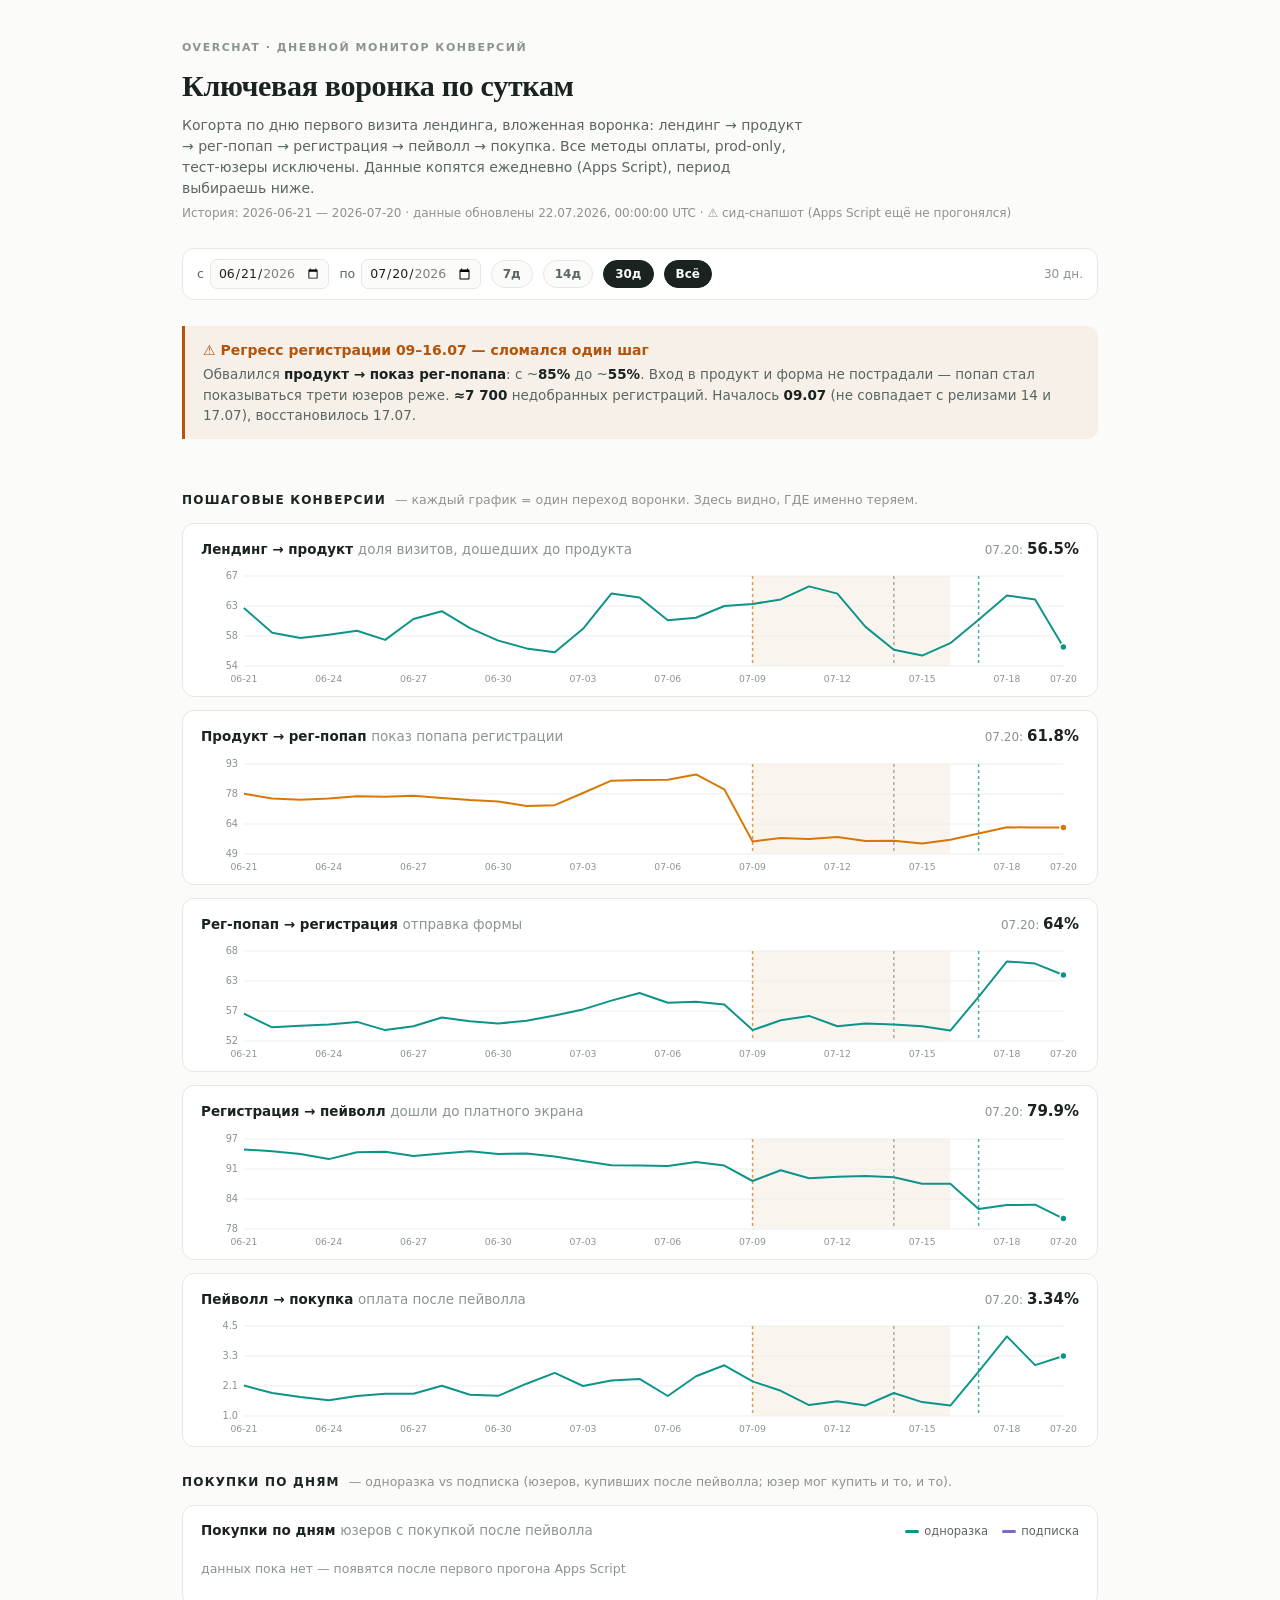
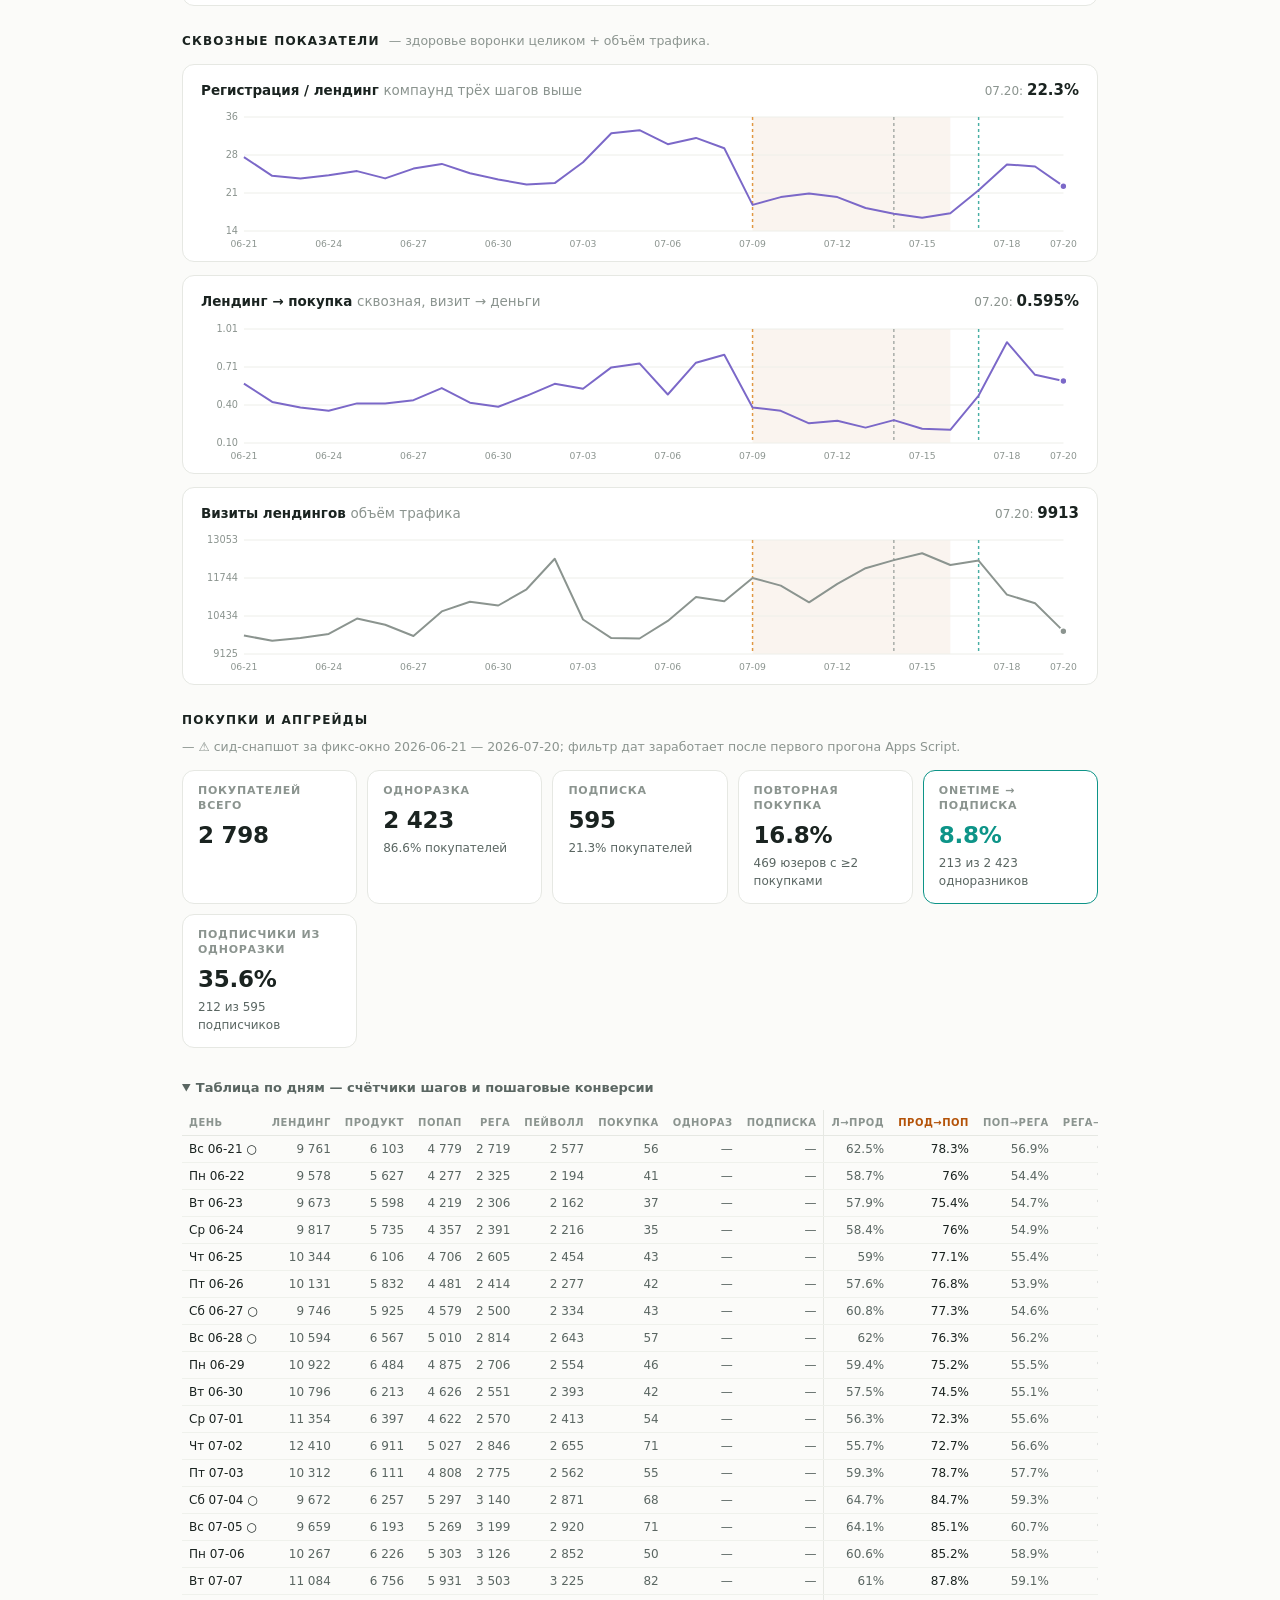
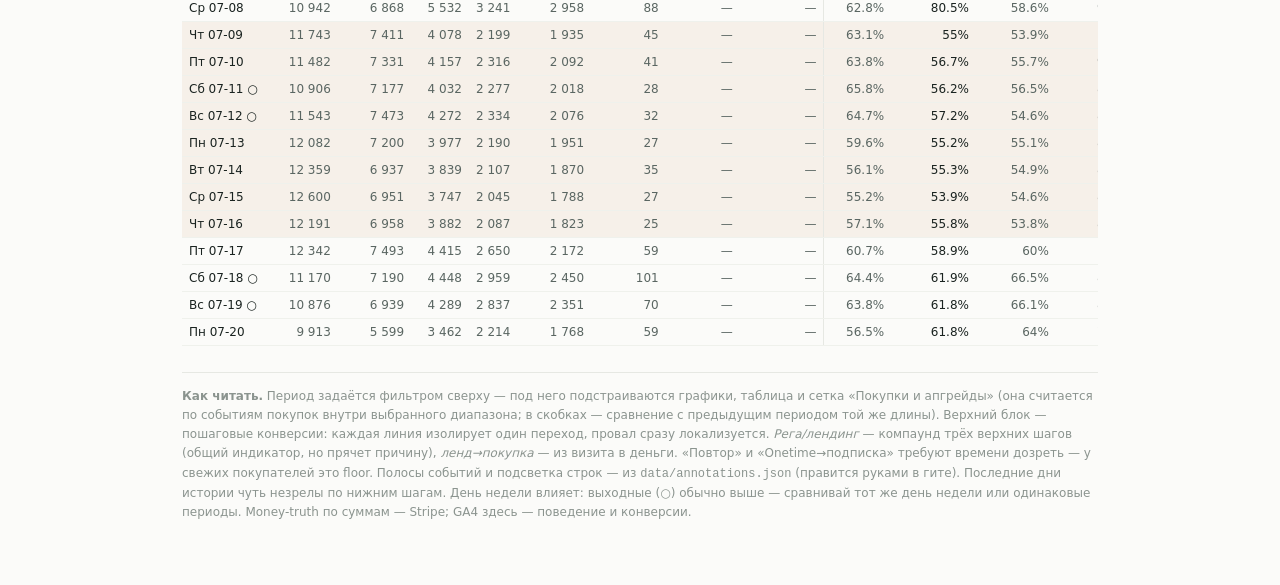
==== dashboard/index.html @ 496b56c1 "Add auto-updating daily funnel dashboard (Apps Script + BigQuery + GitHub Pages) - dashboard/index.h" ====
<!doctype html>
<html lang="ru">
<head>
<meta charset="utf-8">
<meta name="viewport" content="width=device-width, initial-scale=1">
<title>Overchat · Дневной монитор воронки</title>
<style>
  :root{
    --surface:#FBFBF9; --card:#FFFFFF; --border:#E6E8E3; --border-soft:#EFF1EC; --grid:#EDEEE9;
    --ink:#1A2320; --ink-2:#5A6662; --ink-3:#8B948F;
    --teal:#0D9488; --violet:#7B68C8; --amber:#B45309; --amber-line:#D97706;
    --band:#B4530910; --good:#15803D;
  }
  @media (prefers-color-scheme:dark){:root{
    --surface:#14181B; --card:#1C2126; --border:#2A3138; --border-soft:#232A30; --grid:#262D33;
    --ink:#E8ECEA; --ink-2:#96A19C; --ink-3:#6A756F;
    --teal:#10A395; --violet:#8F7BDF; --amber:#E8A33D; --amber-line:#E8A33D;
    --band:#E8A33D14; --good:#4ADE80;
  }}
  *{box-sizing:border-box}
  body{margin:0; background:var(--surface); color:var(--ink);
    font:14px/1.5 system-ui,-apple-system,"Segoe UI",Roboto,sans-serif; -webkit-font-smoothing:antialiased}
  .wrap{max-width:960px; margin:0 auto; padding:40px 22px 64px; display:flex; flex-direction:column; gap:26px}
  .eyebrow{font-size:11px; letter-spacing:.14em; text-transform:uppercase; color:var(--ink-3); font-weight:600}
  h1{font-family:ui-serif,Georgia,serif; font-weight:600; font-size:30px; margin:6px 0 0; letter-spacing:-.01em}
  .sub{color:var(--ink-2); margin-top:7px; max-width:70ch}
  .stamp{font-size:12px; color:var(--ink-3); margin-top:5px}
  .num{font-variant-numeric:tabular-nums}
  .controls{display:flex; gap:10px; align-items:center; flex-wrap:wrap; background:var(--card);
    border:1px solid var(--border); border-radius:12px; padding:10px 14px; position:sticky; top:8px; z-index:5}
  .controls label{font-size:12.5px; color:var(--ink-2); display:flex; gap:6px; align-items:center}
  .controls input[type=date]{font:inherit; font-size:12.5px; color:var(--ink); background:var(--surface);
    border:1px solid var(--border); border-radius:7px; padding:4px 7px}
  .chip{font:inherit; font-size:12px; font-weight:600; color:var(--ink-2); background:var(--surface);
    border:1px solid var(--border); border-radius:99px; padding:4px 11px; cursor:pointer}
  .chip:hover{color:var(--ink)}
  .chip.on{color:var(--surface); background:var(--ink); border-color:var(--ink)}
  .controls .days{margin-left:auto; font-size:12px; color:var(--ink-3)}
  .alert{border-left:3px solid var(--amber); background:var(--band); border-radius:0 10px 10px 0; padding:14px 18px}
  .alert h3{margin:0 0 3px; font-size:14px; color:var(--amber)}
  .alert p{margin:0; font-size:13.5px; color:var(--ink-2)}
  .alert b{color:var(--ink)}
  .err{border-left:3px solid var(--amber); background:var(--band); border-radius:0 10px 10px 0; padding:14px 18px; font-size:13.5px; color:var(--ink-2)}
  .block{display:flex; flex-direction:column; gap:13px}
  .sec{display:flex; gap:9px; align-items:baseline; flex-wrap:wrap}
  .sec b{font-size:12px; letter-spacing:.1em; text-transform:uppercase; color:var(--ink); font-weight:700}
  .sec span{font-size:12.5px; color:var(--ink-3)}
  .card{background:var(--card); border:1px solid var(--border); border-radius:12px; padding:14px 18px 8px}
  .chead{display:flex; justify-content:space-between; align-items:baseline; margin-bottom:2px; gap:10px; flex-wrap:wrap}
  .chead .t{font-size:13.5px; font-weight:650}
  .chead .t .step{color:var(--ink-3); font-weight:500}
  .chead .now{font-size:12px; color:var(--ink-3); white-space:nowrap}
  .chead .now b{color:var(--ink); font-size:15px}
  .legend{display:flex; gap:14px; font-size:11.5px; color:var(--ink-2)}
  .legend i{display:inline-block; width:14px; height:3px; border-radius:2px; vertical-align:middle; margin-right:5px}
  svg{display:block; width:100%; overflow:visible}
  .stats{display:grid; grid-template-columns:repeat(auto-fit,minmax(150px,1fr)); gap:10px}
  .stat{background:var(--card); border:1px solid var(--border); border-radius:12px; padding:13px 15px}
  .stat .l{font-size:11px; text-transform:uppercase; letter-spacing:.07em; color:var(--ink-3); font-weight:600; line-height:1.35}
  .stat .v{font-size:23px; font-weight:650; margin-top:4px; letter-spacing:-.01em}
  .stat .s{font-size:12px; color:var(--ink-2); margin-top:2px}
  .stat .p{font-size:11.5px; color:var(--ink-3); margin-top:3px}
  .stat.hero{border-color:var(--teal)}
  .stat.hero .v{color:var(--teal)}
  table{width:100%; border-collapse:collapse; font-size:12px}
  th{font-size:10px; text-transform:uppercase; letter-spacing:.05em; color:var(--ink-3); text-align:right; font-weight:600; padding:5px 7px; border-bottom:1px solid var(--border); white-space:nowrap}
  th:first-child{text-align:left}
  td{padding:4px 7px; border-bottom:1px solid var(--border-soft); color:var(--ink-2); text-align:right; white-space:nowrap}
  td:first-child{text-align:left; color:var(--ink)}
  th.sep,td.sep{border-left:1px solid var(--border)}
  th.key{color:var(--amber)} td.key{color:var(--ink)}
  tr.dip td{background:var(--band)}
  .foot{font-size:12px; color:var(--ink-3); line-height:1.6; border-top:1px solid var(--border); padding-top:14px}
  .tip{position:fixed; z-index:9; pointer-events:none; background:var(--ink); color:var(--surface);
       font-size:12px; padding:7px 9px; border-radius:7px; opacity:0; transition:opacity .1s; white-space:nowrap; line-height:1.55}
  details{font-size:13px} summary{cursor:pointer; color:var(--ink-2); font-weight:600; padding:4px 0}
</style>
</head>
<body>
<div class="wrap" id="app">
  <header>
    <div class="eyebrow">Overchat · Дневной монитор конверсий</div>
    <h1>Ключевая воронка по суткам</h1>
    <div class="sub">Когорта по дню первого визита лендинга, вложенная воронка: лендинг → продукт → рег-попап → регистрация → пейволл → покупка. Все методы оплаты, prod-only, тест-юзеры исключены. Данные копятся ежедневно (Apps Script), период выбираешь ниже.</div>
    <div class="stamp" id="stamp">загрузка данных…</div>
  </header>

  <div class="controls" id="controls" hidden>
    <label>с <input type="date" id="f_from"></label>
    <label>по <input type="date" id="f_to"></label>
    <button class="chip" data-days="7">7д</button>
    <button class="chip" data-days="14">14д</button>
    <button class="chip" data-days="30">30д</button>
    <button class="chip" data-days="0">Всё</button>
    <span class="days" id="f_info"></span>
  </div>

  <div id="banner"></div>
  <div id="error"></div>

  <section class="block" id="blk_steps" hidden>
    <div class="sec"><b>Пошаговые конверсии</b><span>— каждый график = один переход воронки. Здесь видно, ГДЕ именно теряем.</span></div>
    <div class="card" id="s_lp"></div>
    <div class="card" id="s_pp"></div>
    <div class="card" id="s_pr"></div>
    <div class="card" id="s_rp"></div>
    <div class="card" id="s_pb"></div>
  </section>

  <section class="block" id="blk_split" hidden>
    <div class="sec"><b>Покупки по дням</b><span>— одноразка vs подписка (юзеров, купивших после пейволла; юзер мог купить и то, и то).</span></div>
    <div class="card" id="c_split"></div>
  </section>

  <section class="block" id="blk_thru" hidden>
    <div class="sec"><b>Сквозные показатели</b><span>— здоровье воронки целиком + объём трафика.</span></div>
    <div class="card" id="c_reg"></div>
    <div class="card" id="c_buy"></div>
    <div class="card" id="c_vol"></div>
  </section>

  <section class="block" id="blk_purch" hidden>
    <div class="sec"><b>Покупки и апгрейды</b><span id="purch_win"></span></div>
    <div class="stats" id="stats"></div>
  </section>

  <details open id="blk_tbl" hidden>
    <summary>Таблица по дням — счётчики шагов и пошаговые конверсии</summary>
    <div style="overflow-x:auto; margin-top:8px">
      <table id="tbl"><thead><tr>
        <th>День</th><th>Лендинг</th><th>Продукт</th><th>Попап</th><th>Рега</th><th>Пейволл</th><th>Покупка</th>
        <th>Однораз</th><th>Подписка</th>
        <th class="sep">Л→Прод</th><th class="key">Прод→Поп</th><th>Поп→Рега</th><th>Рега→Пейв</th><th>Пейв→Куп</th>
      </tr></thead><tbody></tbody></table>
    </div>
  </details>

  <div class="foot" id="foot" hidden>
    <b>Как читать.</b> Период задаётся фильтром сверху — под него подстраиваются графики, таблица и сетка «Покупки и апгрейды»
    (она считается по событиям покупок внутри выбранного диапазона; в скобках — сравнение с предыдущим периодом той же длины).
    Верхний блок — пошаговые конверсии: каждая линия изолирует один переход, провал сразу локализуется.
    <i>Рега/лендинг</i> — компаунд трёх верхних шагов (общий индикатор, но прячет причину), <i>ленд→покупка</i> — из визита в деньги.
    «Повтор» и «Onetime→подписка» требуют времени дозреть — у свежих покупателей это floor.
    Полосы событий и подсветка строк — из <code>data/annotations.json</code> (правится руками в гите).
    Последние дни истории чуть незрелы по нижним шагам. День недели влияет: выходные (○) обычно выше —
    сравнивай тот же день недели или одинаковые периоды. Money-truth по суммам — Stripe; GA4 здесь — поведение и конверсии.
  </div>
</div>
<div class="tip" id="tip"></div>

<script>
"use strict";
const $=id=>document.getElementById(id);
const fmt=n=>n==null?"—":n.toLocaleString("ru-RU");
const pct=(a,b,dec)=> (b>0&&a!=null)?+(a/b*100).toFixed(dec):null;
const dnames=["Пн","Вт","Ср","Чт","Пт","Сб","Вс"];
const dow=s=>{const [y,m,dd]=s.split("-").map(Number); return (new Date(Date.UTC(y,m-1,dd)).getUTCDay()+6)%7;};
const isoToTs=s=>Date.parse(s+"T00:00:00Z")/1000;
const COLORS={amber:"var(--amber-line)", teal:"var(--teal)", gray:"var(--ink-3)", violet:"var(--violet)"};
let FULL=[], VIEW=[], USERS=null, SEED_TOTALS=null, ANN={}, EVENTS=[], BANDS=[], idx={}, GEN="";

function derive(r){
  r.landProd=pct(r.prod,r.land,1); r.prodPop=pct(r.pop,r.prod,1); r.popReg=pct(r.reg,r.pop,1);
  r.regPay=pct(r.pay,r.reg,1);     r.payBuy=pct(r.buy,r.pay,2);
  r.regPct=pct(r.reg,r.land,1);    r.landBuy=pct(r.buy,r.land,3);
  return r;
}

async function loadJSON(p){
  const r=await fetch(p,{cache:"no-store"});
  if(!r.ok) throw new Error(p+" → HTTP "+r.status);
  return r.json();
}

function chartMulti(el, series, dec, H){
  const W=900,pl=44,pr=16,pt=14,pb=22, iw=W-pl-pr, ih=H-pt-pb;
  const vals=series.flatMap(s=>VIEW.map(r=>r[s.key])).filter(v=>v!=null);
  if(!vals.length){ el.innerHTML='<div style="color:var(--ink-3);font-size:12.5px;padding:18px 0">данных пока нет — появятся после первого прогона Apps Script</div>'; return; }
  let mn=Math.min(...vals), mx=Math.max(...vals); const pad=(mx-mn)*0.15||1; mn-=pad; mx+=pad;
  if(!series.some(s=>s.key==="land")) mn=Math.max(0,mn);
  const n=VIEW.length, X=i=> n>1 ? pl+i/(n-1)*iw : pl+iw/2;
  const Y=v=>pt+ih-(v-mn)/(mx-mn)*ih;
  let g="";
  BANDS.forEach(b=>{ const i1=idx[b.from], i2=idx[b.to];
    if(i1==null&&i2==null) return;
    const x1=X(i1??0), x2=X(i2??n-1);
    g+=`<rect x="${x1}" y="${pt}" width="${x2-x1}" height="${ih}" fill="var(--band)"/>`;});
  for(let k=0;k<=3;k++){const gv=mn+(mx-mn)*k/3, yy=Y(gv);
    g+=`<line x1="${pl}" y1="${yy}" x2="${W-pr}" y2="${yy}" stroke="var(--grid)" stroke-width="1"/>`+
       `<text x="${pl-6}" y="${yy+3.5}" text-anchor="end" font-size="10" fill="var(--ink-3)" class="num">${gv.toFixed(dec)}</text>`;}
  EVENTS.forEach(e=>{ if(idx[e.d]==null) return; const ex=X(idx[e.d]);
    g+=`<line x1="${ex}" y1="${pt}" x2="${ex}" y2="${pt+ih}" stroke="${COLORS[e.color]||e.color}" stroke-width="1.5" stroke-dasharray="3 3" opacity="0.75"/>`;});
  const lblStep=Math.max(1,Math.ceil(n/11));
  VIEW.forEach((r,i)=>{ if(i%lblStep===0||i===n-1){
    g+=`<text x="${X(i)}" y="${H-6}" text-anchor="middle" font-size="9.5" fill="var(--ink-3)" class="num">${r.d.slice(5)}</text>`;}});
  series.forEach(s=>{
    let d="",pen=false;
    VIEW.forEach((r,i)=>{ const v=r[s.key];
      if(v==null){pen=false;return;}
      d+=(pen?"L":"M")+X(i).toFixed(1)+" "+Y(v).toFixed(1)+" "; pen=true;});
    g+=`<path d="${d}" fill="none" stroke="${s.color}" stroke-width="2" stroke-linejoin="round"/>`;
    for(let i=n-1;i>=0;i--){ const v=VIEW[i][s.key];
      if(v!=null){ g+=`<circle cx="${X(i)}" cy="${Y(v)}" r="3.5" fill="${s.color}" stroke="var(--card)" stroke-width="1.5"/>`; break; } }
  });
  const cw=n>1?iw/(n-1):iw;
  VIEW.forEach((r,i)=>{g+=`<rect x="${X(i)-cw/2}" y="${pt}" width="${cw}" height="${ih}" fill="transparent" data-i="${i}" class="hit"/>`;});
  el.innerHTML=`<svg viewBox="0 0 ${W} ${H}" preserveAspectRatio="none" style="height:${H}px">${g}</svg>`;
}

function card(id,title,step,series,unit,dec,H){
  const el=$(id); const last=VIEW[VIEW.length-1];
  const nowVal=last?last[series[0].key]:null;
  const sub=step?` <span class="step">${step}</span>`:"";
  const legend=series.length>1
    ? `<span class="legend">${series.map(s=>`<span><i style="background:${s.color}"></i>${s.name}</span>`).join("")}</span>`
    : `<span class="now">${last?last.d.slice(5).replace("-","."):""}: <b class="num">${nowVal==null?"—":nowVal+unit}</b></span>`;
  el.innerHTML=`<div class="chead"><span class="t">${title}${sub}</span>${legend}</div><div class="cv"></div>`;
  chartMulti(el.querySelector(".cv"),series,dec,H);
}

// --- покупки/апгрейды по событиям юзеров внутри диапазона ---
function purchStats(fromTs,toTs){
  const t={any:0,ot:0,sub:0,both:0,rep:0,repOt:0,upg:0,subPrior:0};
  USERS.forEach(u=>{
    const o=(u.o||[]).filter(x=>x>=fromTs&&x<toTs), s=(u.s||[]).filter(x=>x>=fromTs&&x<toTs);
    const n=o.length+s.length; if(!n) return;
    t.any++; if(o.length)t.ot++; if(s.length)t.sub++; if(o.length&&s.length)t.both++;
    if(n>=2)t.rep++; if(o.length>=2)t.repOt++;
    if(o.length&&s.length&&s[s.length-1]>o[0])t.upg++;
    if(o.length&&s.length&&o[0]<s[0])t.subPrior++;
  });
  return t;
}
function renderPurch(fromIso,toIso){
  const box=$("stats");
  const stat=(l,v,s,p,hero)=>`<div class="stat${hero?" hero":""}"><div class="l">${l}</div><div class="v num">${v}</div><div class="s">${s||""}</div>${p?`<div class="p num">${p}</div>`:""}</div>`;
  if(!USERS || !USERS.length){
    if(SEED_TOTALS){
      const t=SEED_TOTALS.totals, w=SEED_TOTALS.window;
      $("purch_win").textContent=`— ⚠️ сид-снапшот за фикс-окно ${w.from} — ${w.to}; фильтр дат заработает после первого прогона Apps Script.`;
      box.innerHTML=
        stat("Покупателей всего",fmt(t.any_buyers),"")+
        stat("Одноразка",fmt(t.onetime_buyers),pct(t.onetime_buyers,t.any_buyers,1)+"% покупателей")+
        stat("Подписка",fmt(t.sub_buyers),pct(t.sub_buyers,t.any_buyers,1)+"% покупателей")+
        stat("Повторная покупка",pct(t.repeat_any,t.any_buyers,1)+"%",fmt(t.repeat_any)+" юзеров с ≥2 покупками")+
        stat("Onetime → подписка",pct(t.onetime_then_sub,t.onetime_buyers,1)+"%",fmt(t.onetime_then_sub)+" из "+fmt(t.onetime_buyers)+" одноразников","",true)+
        stat("Подписчики из одноразки",pct(t.sub_had_prior_onetime,t.sub_buyers,1)+"%",fmt(t.sub_had_prior_onetime)+" из "+fmt(t.sub_buyers)+" подписчиков");
      return;
    }
    box.innerHTML=""; $("purch_win").textContent="— данных пока нет.";
    return;
  }
  const fromTs=isoToTs(fromIso), toTs=isoToTs(toIso)+86400;
  const len=toTs-fromTs;
  const cur=purchStats(fromTs,toTs), prev=purchStats(fromTs-len,fromTs);
  const dpp=(a,b,ac,bc)=>{ const x=pct(a,ac,1), y=pct(b,bc,1);
    if(x==null||y==null) return ""; const d=+(x-y).toFixed(1);
    return `пред.: ${y}% (${d>0?"+":""}${d} п.п.)`; };
  const dn=(a,b)=>{ if(b==null) return ""; const d=a-b; return `пред.: ${fmt(b)} (${d>0?"+":""}${fmt(d)})`; };
  $("purch_win").textContent=`— уровень юзера, ${fromIso} — ${toIso}, в скобках сравнение с предыдущим периодом той же длины. Повтор/апгрейд — floor (хвост не дозрел).`;
  box.innerHTML=
    stat("Покупателей всего",fmt(cur.any),"",dn(cur.any,prev.any))+
    stat("Одноразка",fmt(cur.ot),pct(cur.ot,cur.any,1)+"% покупателей",dn(cur.ot,prev.ot))+
    stat("Подписка",fmt(cur.sub),pct(cur.sub,cur.any,1)+"% покупателей",dn(cur.sub,prev.sub))+
    stat("Повторная покупка",(pct(cur.rep,cur.any,1)??"—")+"%",fmt(cur.rep)+" юзеров с ≥2 покупками",dpp(cur.rep,prev.rep,cur.any,prev.any))+
    stat("Onetime → подписка",(pct(cur.upg,cur.ot,1)??"—")+"%",fmt(cur.upg)+" из "+fmt(cur.ot)+" одноразников",dpp(cur.upg,prev.upg,cur.ot,prev.ot),true)+
    stat("Подписчики из одноразки",(pct(cur.subPrior,cur.sub,1)??"—")+"%",fmt(cur.subPrior)+" из "+fmt(cur.sub)+" подписчиков",dpp(cur.subPrior,prev.subPrior,cur.sub,prev.sub));
}

function renderAll(){
  const from=$("f_from").value, to=$("f_to").value;
  VIEW=FULL.filter(r=>r.d>=from&&r.d<=to);
  idx=Object.fromEntries(VIEW.map((r,i)=>[r.d,i]));
  EVENTS=(ANN.events||[]).filter(e=>idx[e.d]!=null);
  BANDS=(ANN.bands||[]).filter(b=>(b.from<=to&&b.to>=from));
  $("f_info").textContent=VIEW.length+" дн.";
  document.querySelectorAll(".chip").forEach(c=>{
    const d=+c.dataset.days;
    const want=d===0?FULL.length:d;
    c.classList.toggle("on", VIEW.length===want && to===FULL[FULL.length-1].d);
  });

  card("s_lp","Лендинг → продукт","доля визитов, дошедших до продукта",[{key:"landProd",color:"var(--teal)"}],"%",0,126);
  card("s_pp","Продукт → рег-попап","показ попапа регистрации",[{key:"prodPop",color:"var(--amber-line)"}],"%",0,126);
  card("s_pr","Рег-попап → регистрация","отправка формы",[{key:"popReg",color:"var(--teal)"}],"%",0,126);
  card("s_rp","Регистрация → пейволл","дошли до платного экрана",[{key:"regPay",color:"var(--teal)"}],"%",0,126);
  card("s_pb","Пейволл → покупка","оплата после пейволла",[{key:"payBuy",color:"var(--teal)"}],"%",1,126);
  card("c_split","Покупки по дням","юзеров с покупкой после пейволла",
       [{key:"buyOt",color:"var(--teal)",name:"одноразка"},{key:"buySub",color:"var(--violet)",name:"подписка"}],"",0,150);
  card("c_reg","Регистрация / лендинг","компаунд трёх шагов выше",[{key:"regPct",color:"var(--violet)"}],"%",0,150);
  card("c_buy","Лендинг → покупка","сквозная, визит → деньги",[{key:"landBuy",color:"var(--violet)"}],"%",2,150);
  card("c_vol","Визиты лендингов","объём трафика",[{key:"land",color:"var(--ink-3)"}],"",0,150);

  renderPurch(from,to);

  const tb=document.querySelector("#tbl tbody"); tb.innerHTML="";
  VIEW.forEach(r=>{
    const inBand=BANDS.some(b=>r.d>=b.from&&r.d<=b.to);
    const tr=document.createElement("tr"); if(inBand)tr.className="dip";
    const wknd=dow(r.d)>=5?" ○":"";
    tr.innerHTML=`<td>${dnames[dow(r.d)]} ${r.d.slice(5)}${wknd}</td>
      <td class="num">${fmt(r.land)}</td><td class="num">${fmt(r.prod)}</td><td class="num">${fmt(r.pop)}</td>
      <td class="num">${fmt(r.reg)}</td><td class="num">${fmt(r.pay)}</td><td class="num">${fmt(r.buy)}</td>
      <td class="num">${fmt(r.buyOt)}</td><td class="num">${fmt(r.buySub)}</td>
      <td class="num sep">${r.landProd}%</td><td class="num key">${r.prodPop}%</td><td class="num">${r.popReg}%</td>
      <td class="num">${r.regPay}%</td><td class="num">${r.payBuy}%</td>`;
    tb.appendChild(tr);
  });
}

function setRange(fromIso,toIso){ $("f_from").value=fromIso; $("f_to").value=toIso; renderAll(); }

document.addEventListener("mousemove",e=>{
  const tip=$("tip");
  const h=e.target.closest?.(".hit"); if(!h){tip.style.opacity=0;return;}
  const r=VIEW[+h.dataset.i]; if(!r){tip.style.opacity=0;return;}
  tip.style.opacity=1; tip.style.left=Math.min(e.clientX+13,innerWidth-240)+"px"; tip.style.top=(e.clientY+14)+"px";
  const ev=EVENTS.find(x=>x.d===r.d);
  tip.innerHTML=`<b>${dnames[dow(r.d)]} ${r.d.slice(5)}</b> · лендинг ${fmt(r.land)}${ev?` · <b>${ev.label}</b>`:""}<br>`+
    `л→прод <b>${r.landProd}%</b> · прод→поп <b>${r.prodPop}%</b> · поп→рега <b>${r.popReg}%</b><br>`+
    `рега→пейв <b>${r.regPay}%</b> · пейв→куп <b>${r.payBuy}%</b> · куп ${fmt(r.buy)} (${fmt(r.buyOt)}/${fmt(r.buySub)})<br>`+
    `<span style="opacity:.7">рега/ленд ${r.regPct}% · ленд→куп ${r.landBuy}%</span>`;
});

(async()=>{
  try{
    const [daily,purch,ann]=await Promise.all([
      loadJSON("data/funnel_daily.json"),
      loadJSON("data/purchases_events.json").catch(()=>loadJSON("data/purchases.json")), // legacy seed
      loadJSON("data/annotations.json").catch(()=>({}))
    ]);
    ANN=ann;
    FULL=daily.rows.map(r=>derive({
      d:r.landing_day, land:+r.landing, prod:+r.product, pop:+r.reg_popup,
      reg:+r.registration, pay:+r.paywall, buy:+r.purchase,
      buyOt:r.purchase_onetime==null?null:+r.purchase_onetime,
      buySub:r.purchase_sub==null?null:+r.purchase_sub
    }));
    if(purch.users&&purch.users.length) USERS=purch.users;
    else if(purch.totals) SEED_TOTALS=purch;               // legacy seed purchases.json
    else if(purch.seed_totals) SEED_TOTALS={totals:purch.seed_totals,window:purch.seed_window};

    const gen=new Date(daily.generated_at);
    $("stamp").textContent=`История: ${FULL[0].d} — ${FULL[FULL.length-1].d} · данные обновлены ${gen.toLocaleString("ru-RU",{timeZone:"UTC"})} UTC`+(daily.seed?" · ⚠️ сид-снапшот (Apps Script ещё не прогонялся)":"");
    if(ANN.banner) $("banner").innerHTML=`<div class="alert"><h3>${ANN.banner.title}</h3><p>${ANN.banner.html}</p></div>`;

    const lastD=FULL[FULL.length-1].d;
    const min=FULL[0].d;
    $("f_from").min=min; $("f_from").max=lastD; $("f_to").min=min; $("f_to").max=lastD;
    $("f_from").addEventListener("change",renderAll);
    $("f_to").addEventListener("change",renderAll);
    document.querySelectorAll(".chip").forEach(c=>c.addEventListener("click",()=>{
      const d=+c.dataset.days;
      if(d===0) setRange(min,lastD);
      else{ const i=Math.max(0,FULL.length-d); setRange(FULL[i].d,lastD); }
    }));
    ["controls","blk_steps","blk_split","blk_thru","blk_purch","blk_tbl","foot"].forEach(id=>$(id).hidden=false);
    const i30=Math.max(0,FULL.length-30);
    setRange(FULL[i30].d,lastD);
  }catch(err){
    $("stamp").textContent="";
    $("error").innerHTML=`<div class="err"><b>Не смог загрузить данные</b> (${err.message}).<br>
      Страницу надо открывать по HTTP (GitHub Pages или <code>python3 -m http.server</code> в папке dashboard/) —
      через file:// браузер блокирует fetch. Проверь, что файлы <code>data/*.json</code> лежат рядом.</div>`;
  }
})();
</script>
</body>
</html>
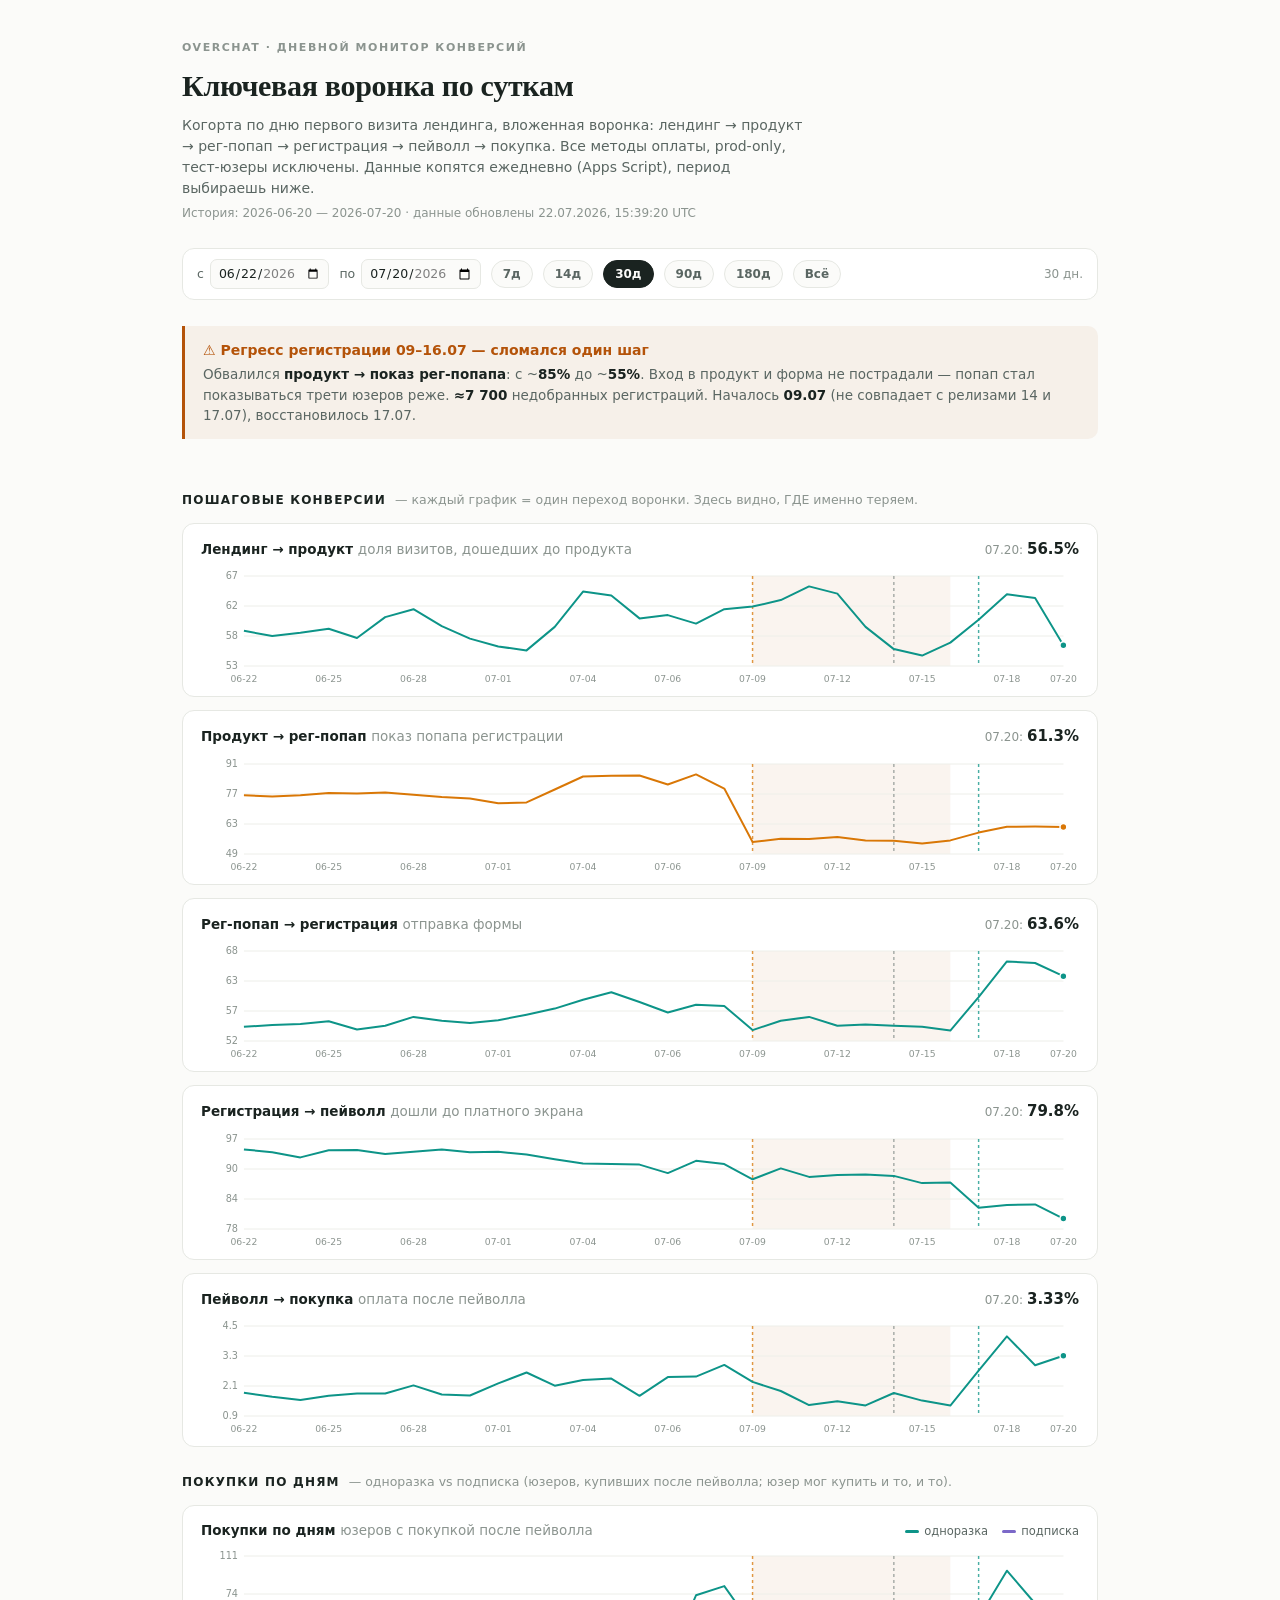
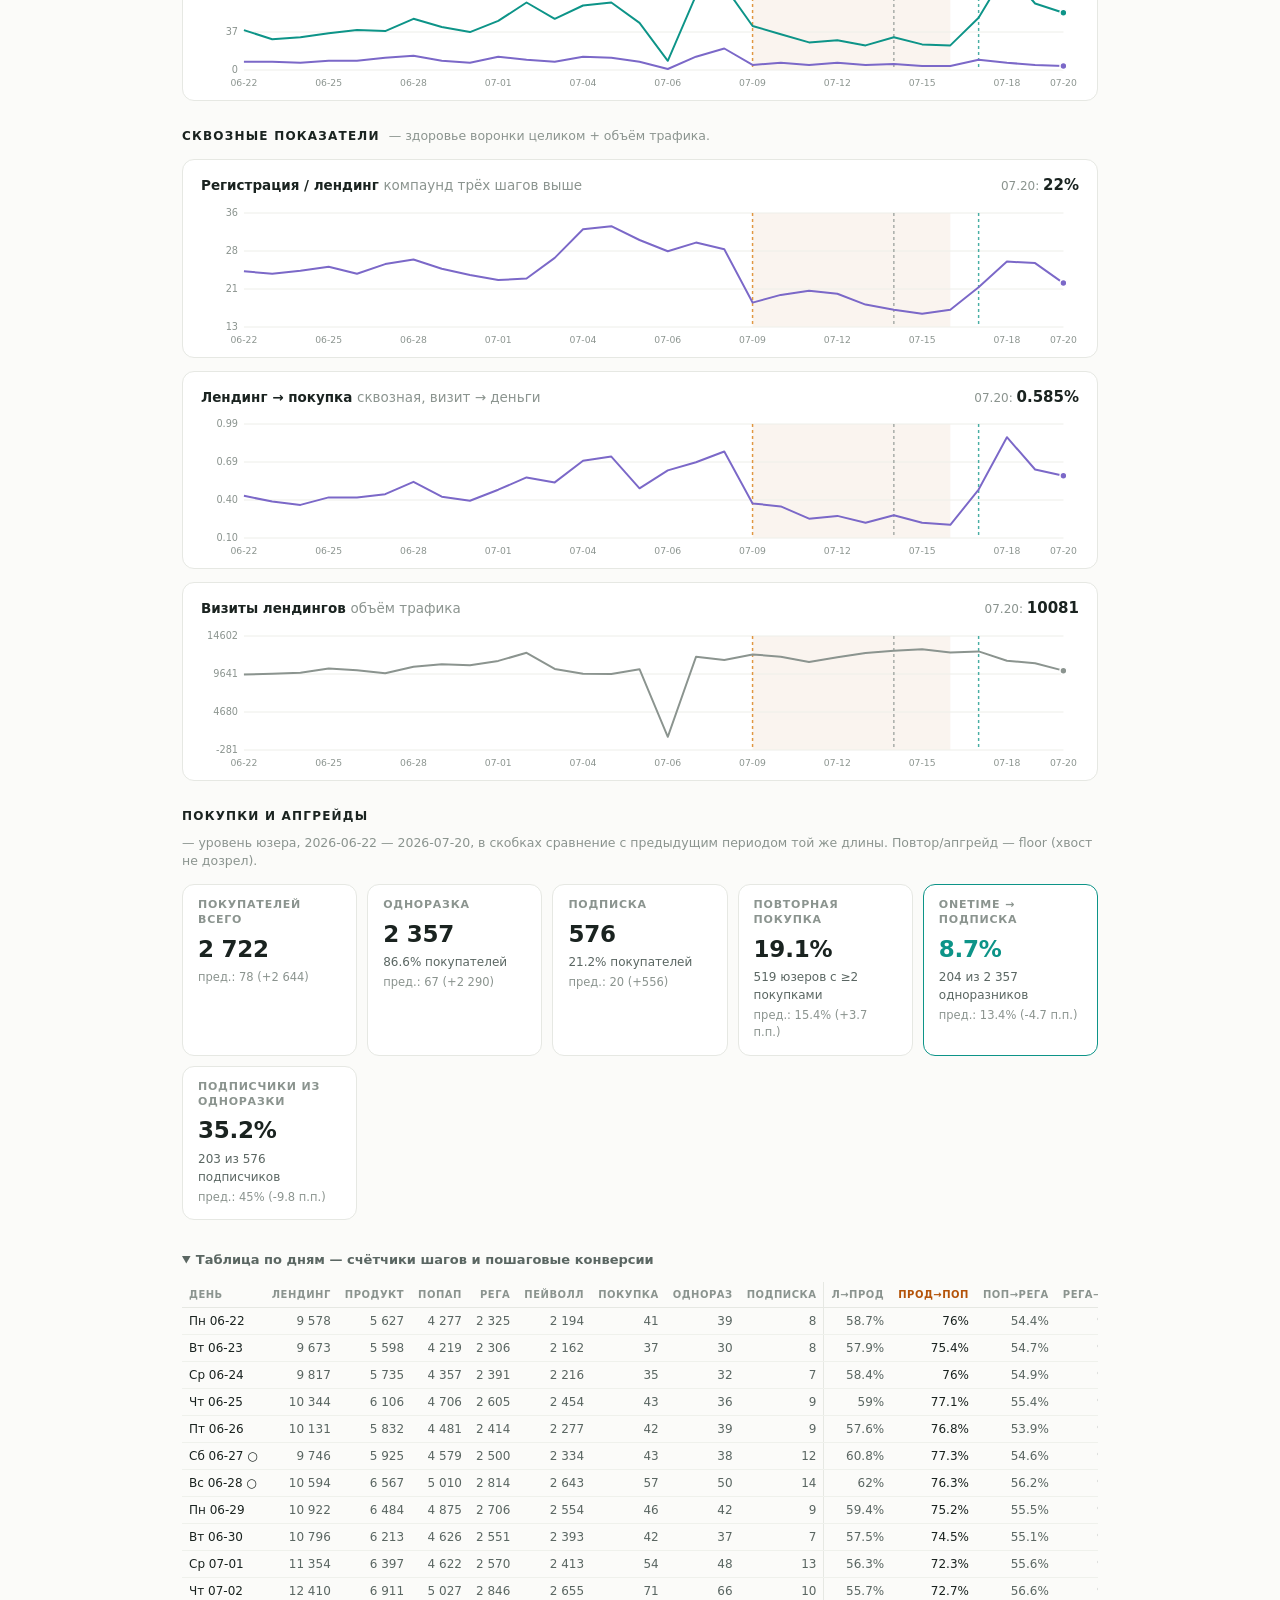
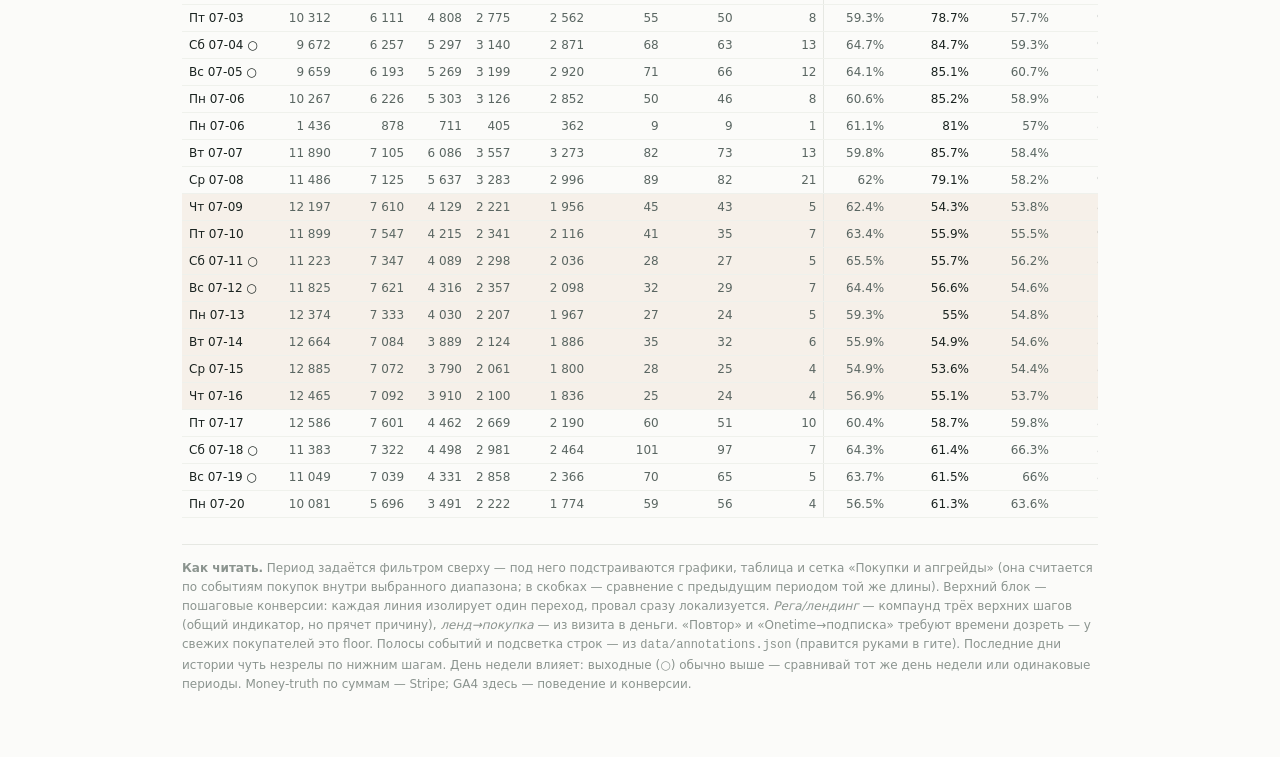
==== commit dab50e65: "dashboard: 6-month history backfill (chunked) + 90/180d presets Co-Authored-By: Claude <noreply@anth" ====
--- a/dashboard/index.html
+++ b/dashboard/index.html
@@ -91,6 +91,8 @@
     <button class="chip" data-days="7">7д</button>
     <button class="chip" data-days="14">14д</button>
     <button class="chip" data-days="30">30д</button>
+    <button class="chip" data-days="90">90д</button>
+    <button class="chip" data-days="180">180д</button>
     <button class="chip" data-days="0">Всё</button>
     <span class="days" id="f_info"></span>
   </div>
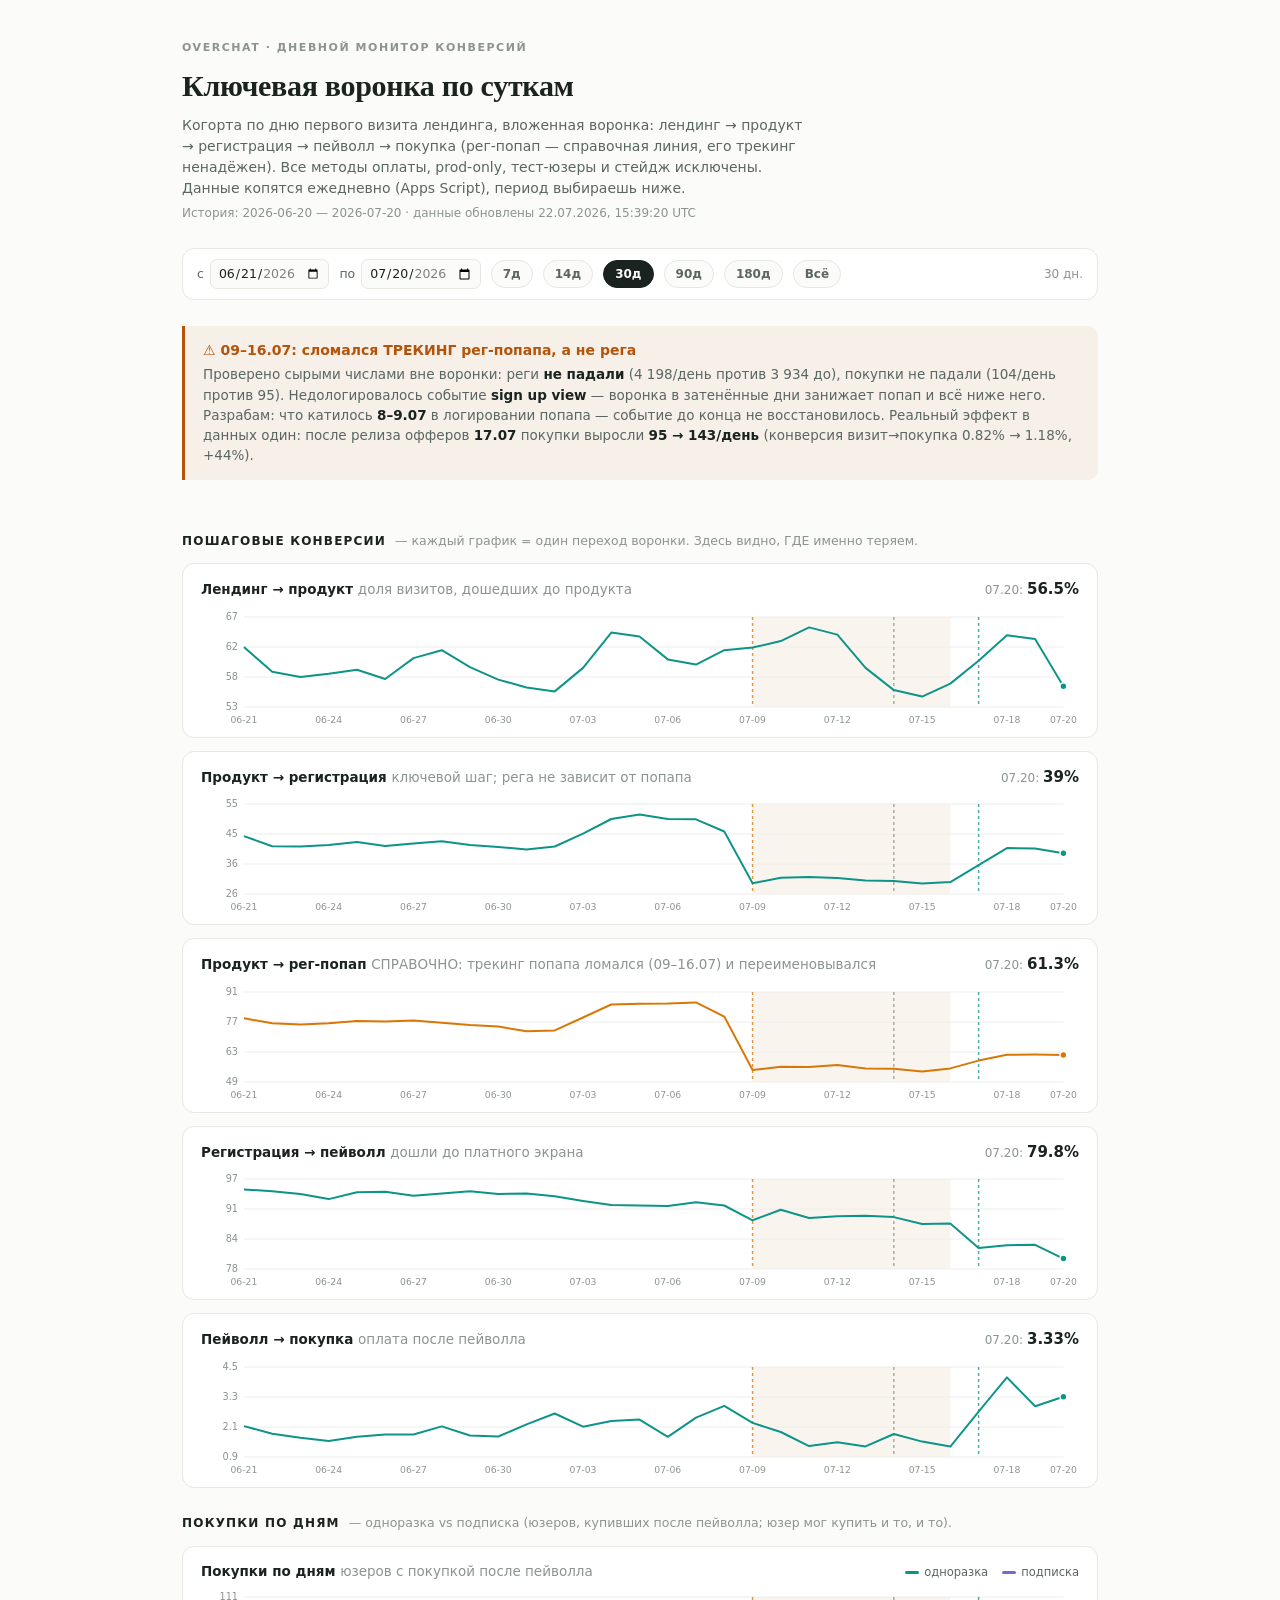
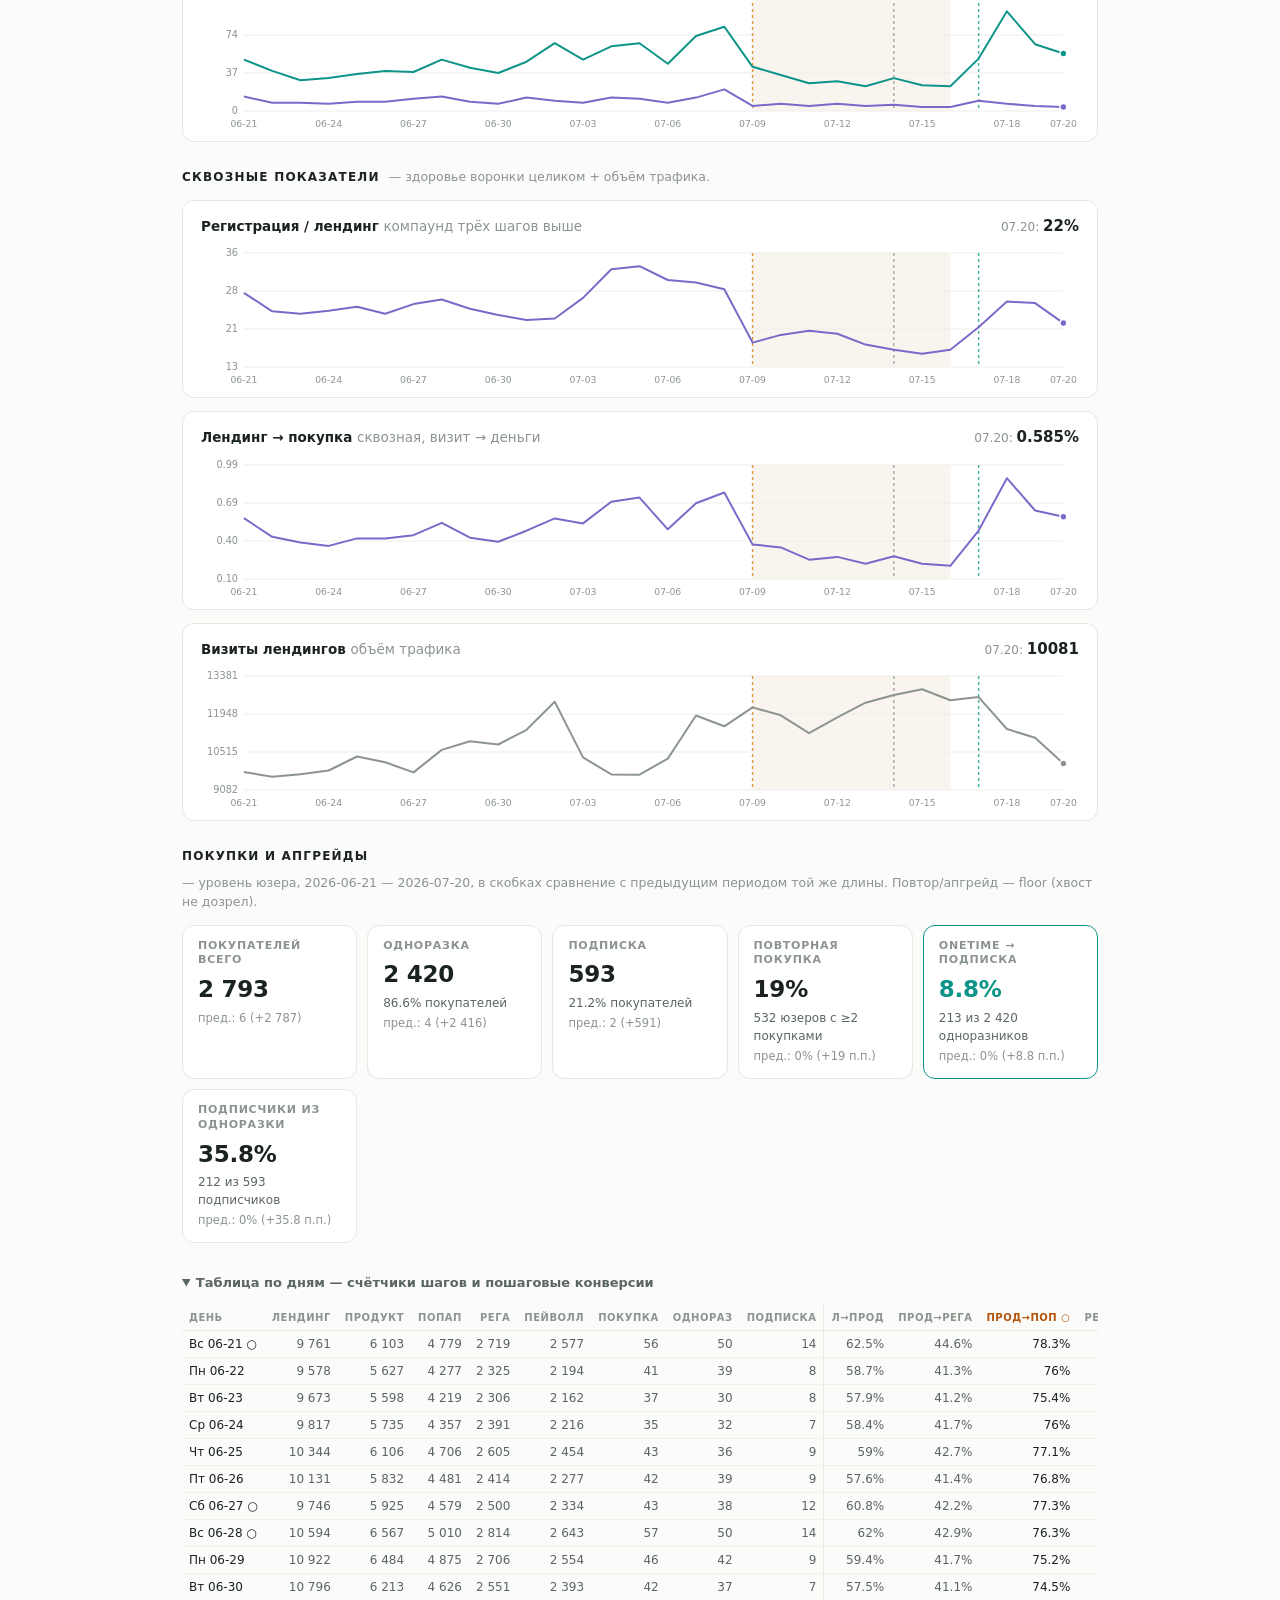
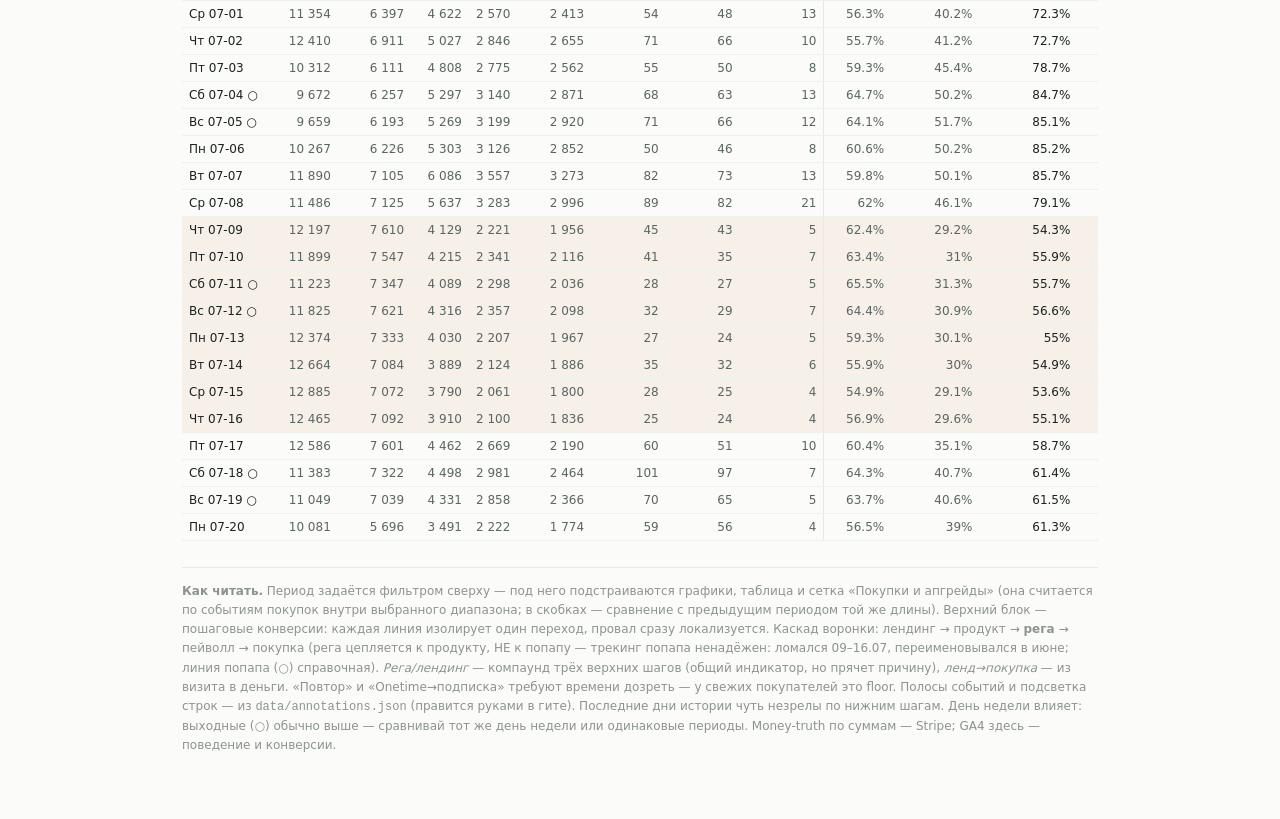
==== commit 5817950b: "dashboard: registration anchors to product (popup is reference-only), test_user param filter, widget" ====
--- a/dashboard/index.html
+++ b/dashboard/index.html
@@ -81,7 +81,7 @@
   <header>
     <div class="eyebrow">Overchat · Дневной монитор конверсий</div>
     <h1>Ключевая воронка по суткам</h1>
-    <div class="sub">Когорта по дню первого визита лендинга, вложенная воронка: лендинг → продукт → рег-попап → регистрация → пейволл → покупка. Все методы оплаты, prod-only, тест-юзеры исключены. Данные копятся ежедневно (Apps Script), период выбираешь ниже.</div>
+    <div class="sub">Когорта по дню первого визита лендинга, вложенная воронка: лендинг → продукт → регистрация → пейволл → покупка (рег-попап — справочная линия, его трекинг ненадёжен). Все методы оплаты, prod-only, тест-юзеры и стейдж исключены. Данные копятся ежедневно (Apps Script), период выбираешь ниже.</div>
     <div class="stamp" id="stamp">загрузка данных…</div>
   </header>
 
@@ -132,7 +132,7 @@
       <table id="tbl"><thead><tr>
         <th>День</th><th>Лендинг</th><th>Продукт</th><th>Попап</th><th>Рега</th><th>Пейволл</th><th>Покупка</th>
         <th>Однораз</th><th>Подписка</th>
-        <th class="sep">Л→Прод</th><th class="key">Прод→Поп</th><th>Поп→Рега</th><th>Рега→Пейв</th><th>Пейв→Куп</th>
+        <th class="sep">Л→Прод</th><th>Прод→Рега</th><th class="key">Прод→Поп&nbsp;○</th><th>Рега→Пейв</th><th>Пейв→Куп</th>
       </tr></thead><tbody></tbody></table>
     </div>
   </details>
@@ -141,6 +141,8 @@
     <b>Как читать.</b> Период задаётся фильтром сверху — под него подстраиваются графики, таблица и сетка «Покупки и апгрейды»
     (она считается по событиям покупок внутри выбранного диапазона; в скобках — сравнение с предыдущим периодом той же длины).
     Верхний блок — пошаговые конверсии: каждая линия изолирует один переход, провал сразу локализуется.
+    Каскад воронки: лендинг → продукт → <b>рега</b> → пейволл → покупка (рега цепляется к продукту, НЕ к попапу —
+    трекинг попапа ненадёжен: ломался 09–16.07, переименовывался в июне; линия попапа (○) справочная).
     <i>Рега/лендинг</i> — компаунд трёх верхних шагов (общий индикатор, но прячет причину), <i>ленд→покупка</i> — из визита в деньги.
     «Повтор» и «Onetime→подписка» требуют времени дозреть — у свежих покупателей это floor.
     Полосы событий и подсветка строк — из <code>data/annotations.json</code> (правится руками в гите).
@@ -162,7 +164,7 @@
 let FULL=[], VIEW=[], USERS=null, SEED_TOTALS=null, ANN={}, EVENTS=[], BANDS=[], idx={}, GEN="";
 
 function derive(r){
-  r.landProd=pct(r.prod,r.land,1); r.prodPop=pct(r.pop,r.prod,1); r.popReg=pct(r.reg,r.pop,1);
+  r.landProd=pct(r.prod,r.land,1); r.prodReg=pct(r.reg,r.prod,1); r.prodPop=pct(r.pop,r.prod,1);
   r.regPay=pct(r.pay,r.reg,1);     r.payBuy=pct(r.buy,r.pay,2);
   r.regPct=pct(r.reg,r.land,1);    r.landBuy=pct(r.buy,r.land,3);
   return r;
@@ -283,8 +285,8 @@
   });
 
   card("s_lp","Лендинг → продукт","доля визитов, дошедших до продукта",[{key:"landProd",color:"var(--teal)"}],"%",0,126);
-  card("s_pp","Продукт → рег-попап","показ попапа регистрации",[{key:"prodPop",color:"var(--amber-line)"}],"%",0,126);
-  card("s_pr","Рег-попап → регистрация","отправка формы",[{key:"popReg",color:"var(--teal)"}],"%",0,126);
+  card("s_pp","Продукт → регистрация","ключевой шаг; рега не зависит от попапа",[{key:"prodReg",color:"var(--teal)"}],"%",0,126);
+  card("s_pr","Продукт → рег-попап","СПРАВОЧНО: трекинг попапа ломался (09–16.07) и переименовывался",[{key:"prodPop",color:"var(--amber-line)"}],"%",0,126);
   card("s_rp","Регистрация → пейволл","дошли до платного экрана",[{key:"regPay",color:"var(--teal)"}],"%",0,126);
   card("s_pb","Пейволл → покупка","оплата после пейволла",[{key:"payBuy",color:"var(--teal)"}],"%",1,126);
   card("c_split","Покупки по дням","юзеров с покупкой после пейволла",
@@ -304,7 +306,7 @@
       <td class="num">${fmt(r.land)}</td><td class="num">${fmt(r.prod)}</td><td class="num">${fmt(r.pop)}</td>
       <td class="num">${fmt(r.reg)}</td><td class="num">${fmt(r.pay)}</td><td class="num">${fmt(r.buy)}</td>
       <td class="num">${fmt(r.buyOt)}</td><td class="num">${fmt(r.buySub)}</td>
-      <td class="num sep">${r.landProd}%</td><td class="num key">${r.prodPop}%</td><td class="num">${r.popReg}%</td>
+      <td class="num sep">${r.landProd}%</td><td class="num">${r.prodReg}%</td><td class="num key">${r.prodPop}%</td>
       <td class="num">${r.regPay}%</td><td class="num">${r.payBuy}%</td>`;
     tb.appendChild(tr);
   });
@@ -319,7 +321,7 @@
   tip.style.opacity=1; tip.style.left=Math.min(e.clientX+13,innerWidth-240)+"px"; tip.style.top=(e.clientY+14)+"px";
   const ev=EVENTS.find(x=>x.d===r.d);
   tip.innerHTML=`<b>${dnames[dow(r.d)]} ${r.d.slice(5)}</b> · лендинг ${fmt(r.land)}${ev?` · <b>${ev.label}</b>`:""}<br>`+
-    `л→прод <b>${r.landProd}%</b> · прод→поп <b>${r.prodPop}%</b> · поп→рега <b>${r.popReg}%</b><br>`+
+    `л→прод <b>${r.landProd}%</b> · прод→рега <b>${r.prodReg}%</b> · прод→поп(○) <b>${r.prodPop}%</b><br>`+
     `рега→пейв <b>${r.regPay}%</b> · пейв→куп <b>${r.payBuy}%</b> · куп ${fmt(r.buy)} (${fmt(r.buyOt)}/${fmt(r.buySub)})<br>`+
     `<span style="opacity:.7">рега/ленд ${r.regPct}% · ленд→куп ${r.landBuy}%</span>`;
 });
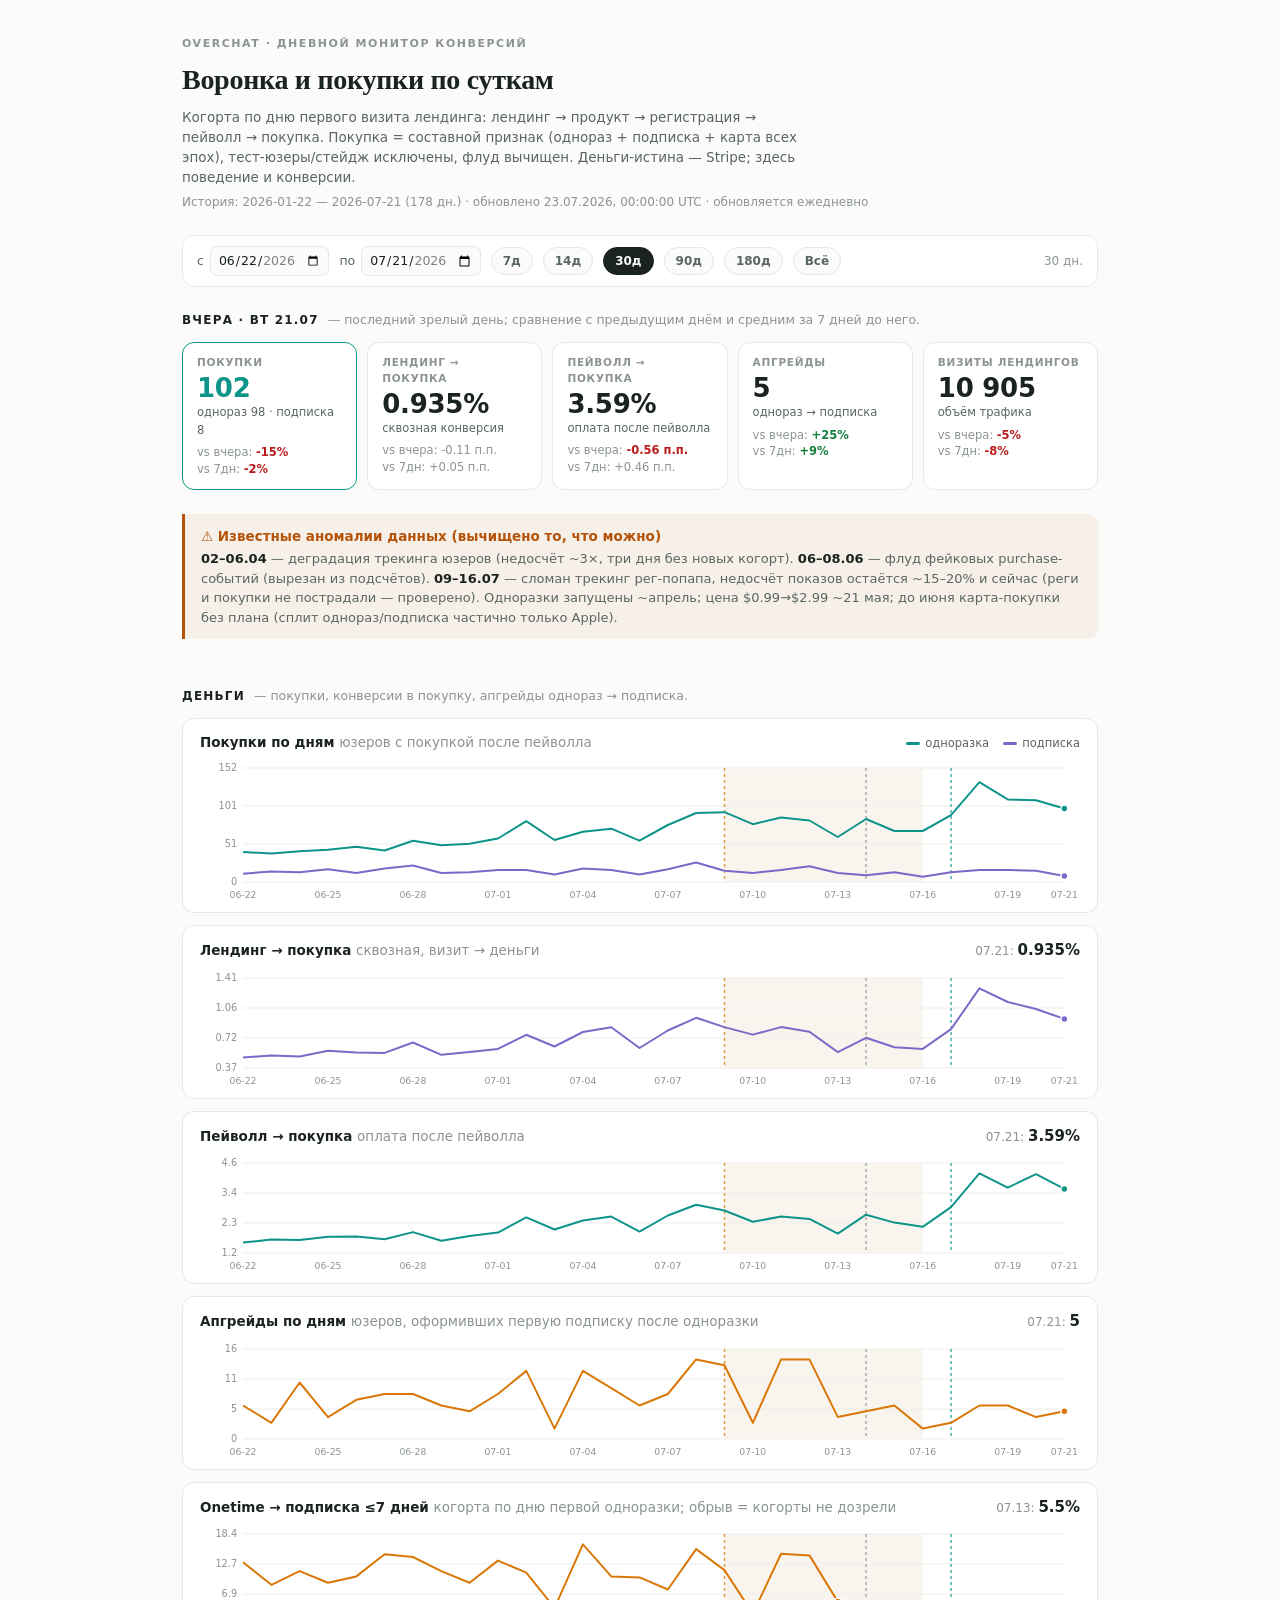
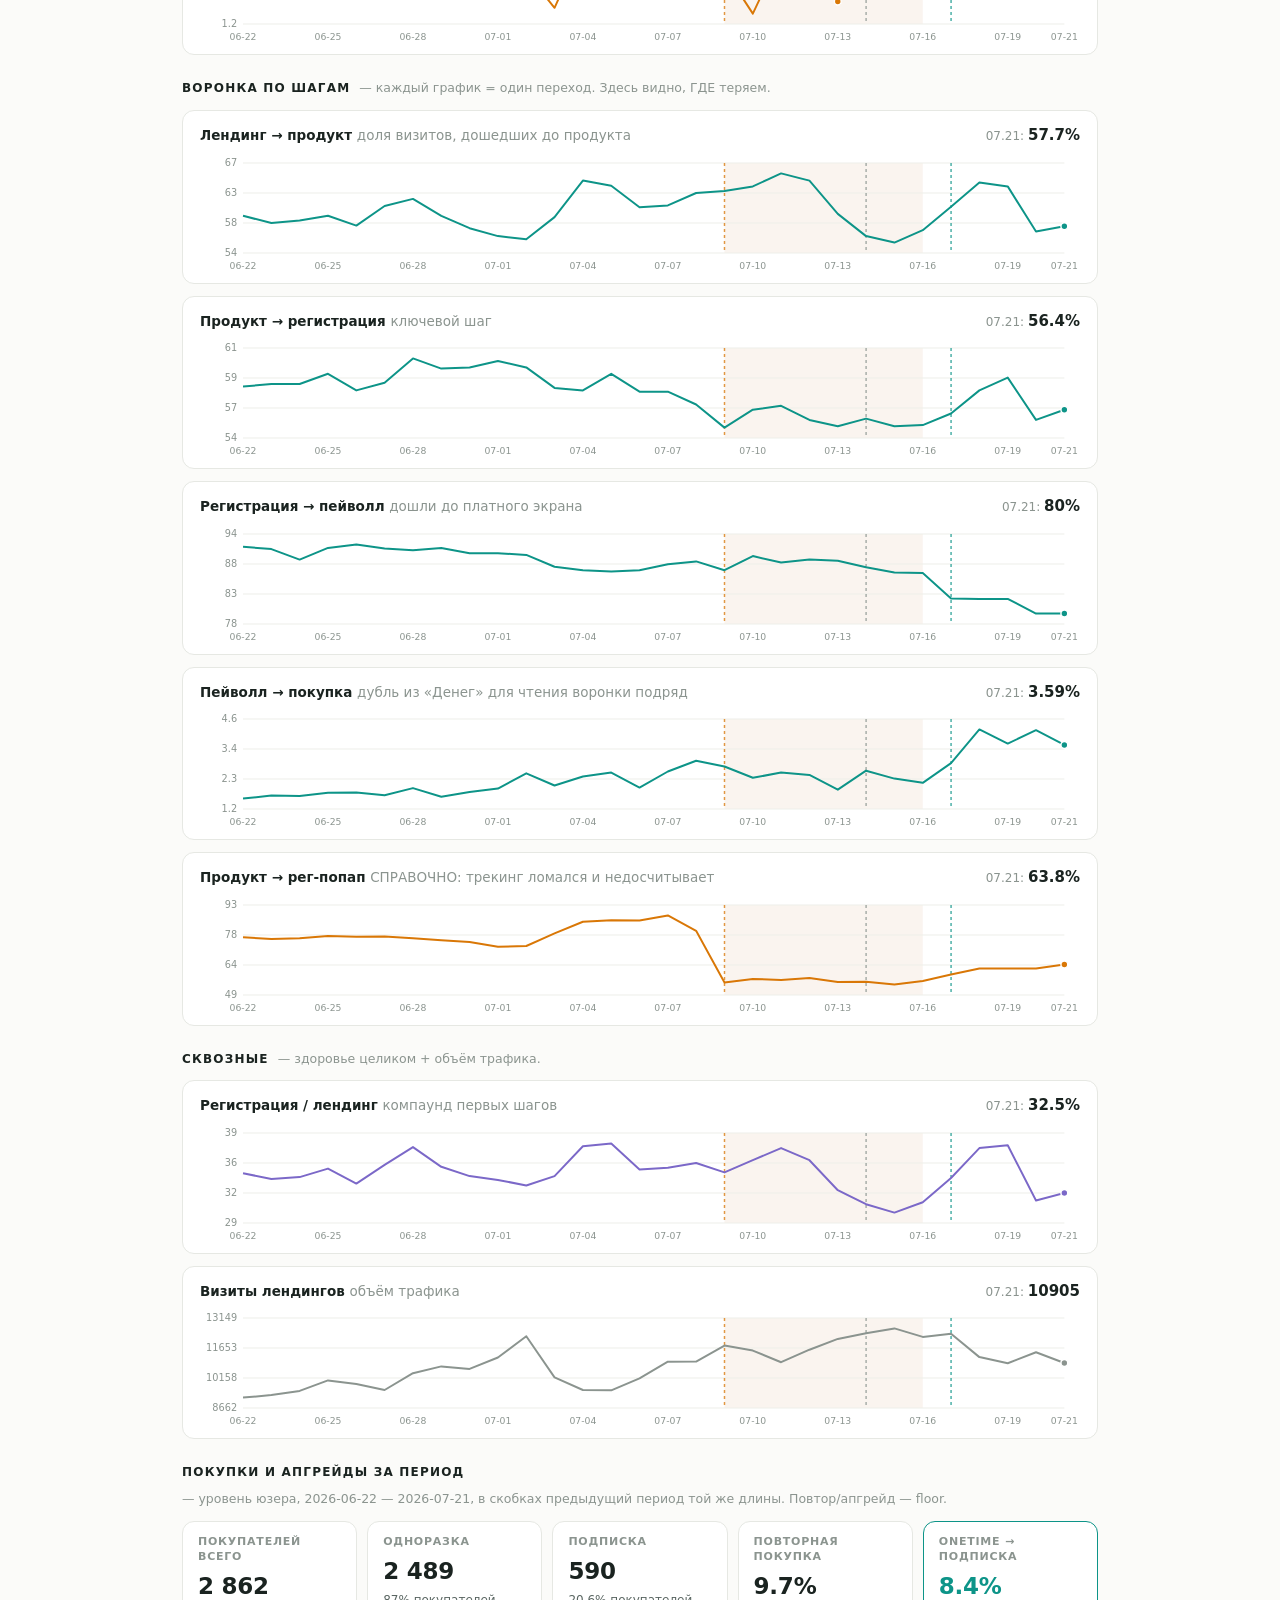
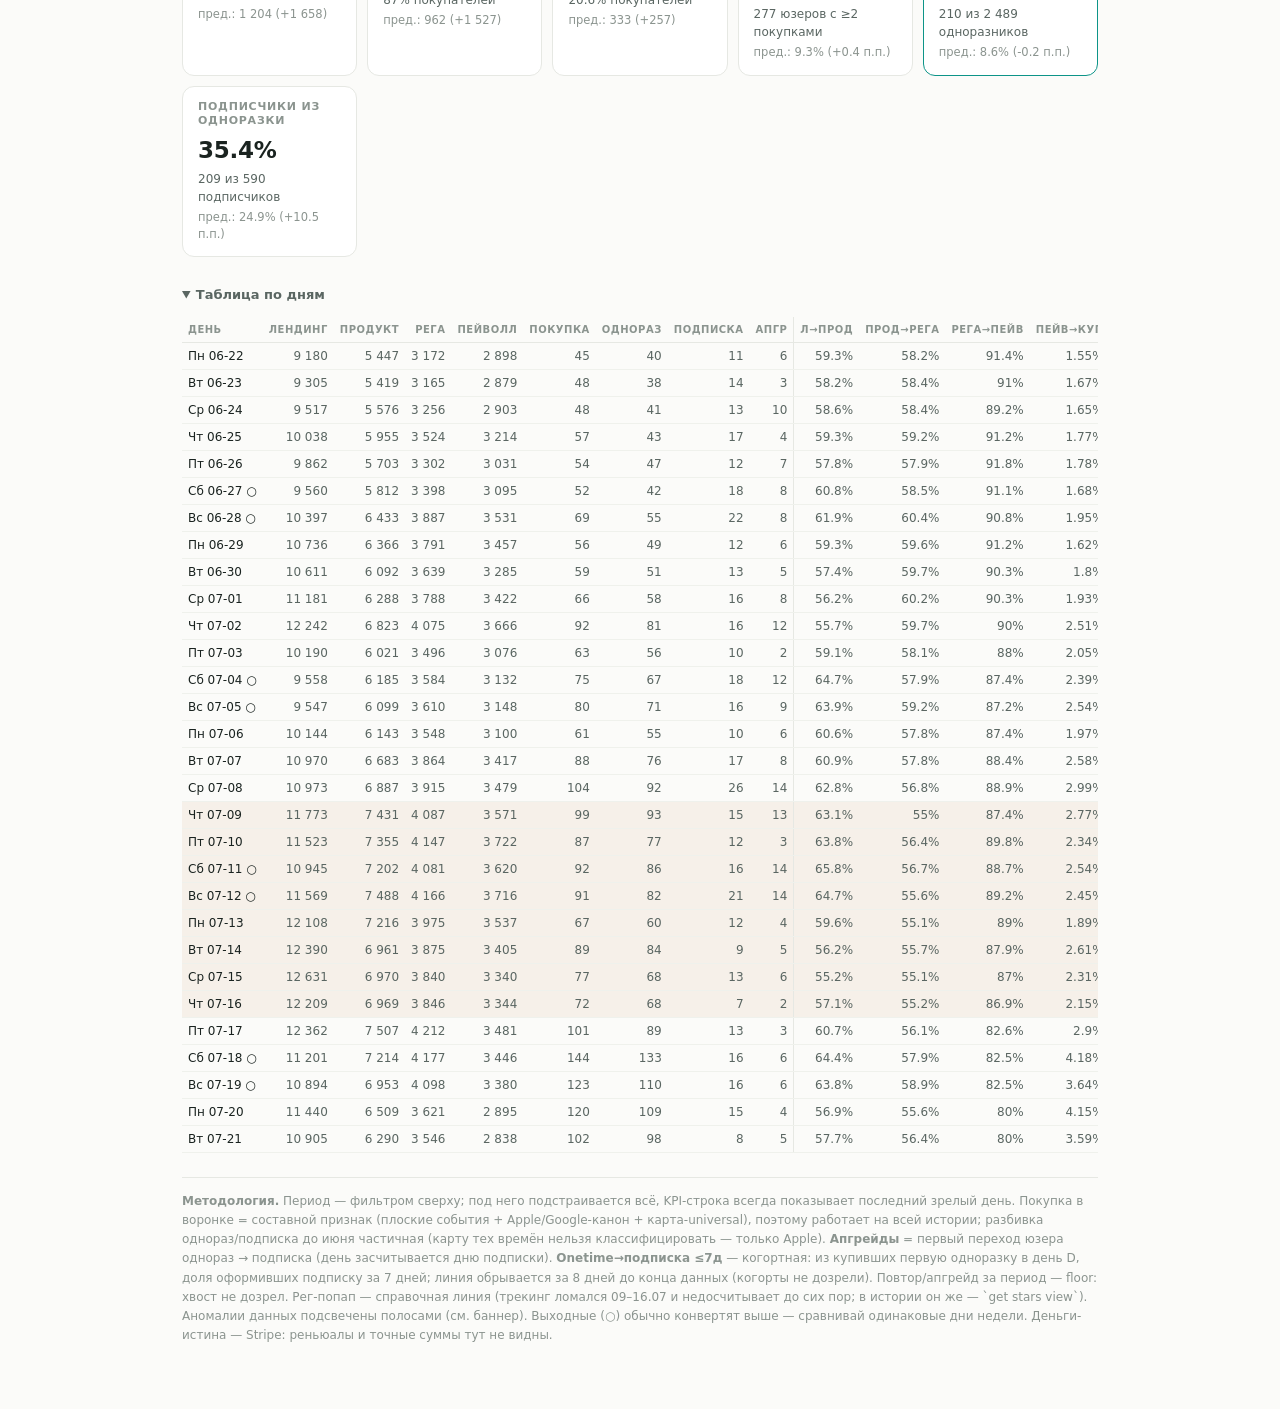
==== commit a14ef20a: "dashboard: daily-glance redesign + 6-month backfill with cohort lookback - KPI row (yesterday vs pre" ====
--- a/dashboard/index.html
+++ b/dashboard/index.html
@@ -9,21 +9,21 @@
     --surface:#FBFBF9; --card:#FFFFFF; --border:#E6E8E3; --border-soft:#EFF1EC; --grid:#EDEEE9;
     --ink:#1A2320; --ink-2:#5A6662; --ink-3:#8B948F;
     --teal:#0D9488; --violet:#7B68C8; --amber:#B45309; --amber-line:#D97706;
-    --band:#B4530910; --good:#15803D;
+    --band:#B4530910; --good:#15803D; --bad:#B91C1C;
   }
   @media (prefers-color-scheme:dark){:root{
     --surface:#14181B; --card:#1C2126; --border:#2A3138; --border-soft:#232A30; --grid:#262D33;
     --ink:#E8ECEA; --ink-2:#96A19C; --ink-3:#6A756F;
     --teal:#10A395; --violet:#8F7BDF; --amber:#E8A33D; --amber-line:#E8A33D;
-    --band:#E8A33D14; --good:#4ADE80;
+    --band:#E8A33D14; --good:#4ADE80; --bad:#F87171;
   }}
   *{box-sizing:border-box}
   body{margin:0; background:var(--surface); color:var(--ink);
     font:14px/1.5 system-ui,-apple-system,"Segoe UI",Roboto,sans-serif; -webkit-font-smoothing:antialiased}
-  .wrap{max-width:960px; margin:0 auto; padding:40px 22px 64px; display:flex; flex-direction:column; gap:26px}
+  .wrap{max-width:960px; margin:0 auto; padding:36px 22px 64px; display:flex; flex-direction:column; gap:24px}
   .eyebrow{font-size:11px; letter-spacing:.14em; text-transform:uppercase; color:var(--ink-3); font-weight:600}
-  h1{font-family:ui-serif,Georgia,serif; font-weight:600; font-size:30px; margin:6px 0 0; letter-spacing:-.01em}
-  .sub{color:var(--ink-2); margin-top:7px; max-width:70ch}
+  h1{font-family:ui-serif,Georgia,serif; font-weight:600; font-size:28px; margin:6px 0 0; letter-spacing:-.01em}
+  .sub{color:var(--ink-2); margin-top:6px; max-width:72ch; font-size:13.5px}
   .stamp{font-size:12px; color:var(--ink-3); margin-top:5px}
   .num{font-variant-numeric:tabular-nums}
   .controls{display:flex; gap:10px; align-items:center; flex-wrap:wrap; background:var(--card);
@@ -36,16 +36,26 @@
   .chip:hover{color:var(--ink)}
   .chip.on{color:var(--surface); background:var(--ink); border-color:var(--ink)}
   .controls .days{margin-left:auto; font-size:12px; color:var(--ink-3)}
-  .alert{border-left:3px solid var(--amber); background:var(--band); border-radius:0 10px 10px 0; padding:14px 18px}
-  .alert h3{margin:0 0 3px; font-size:14px; color:var(--amber)}
-  .alert p{margin:0; font-size:13.5px; color:var(--ink-2)}
+  .alert{border-left:3px solid var(--amber); background:var(--band); border-radius:0 10px 10px 0; padding:12px 16px}
+  .alert h3{margin:0 0 3px; font-size:13.5px; color:var(--amber)}
+  .alert p{margin:0; font-size:13px; color:var(--ink-2)}
   .alert b{color:var(--ink)}
   .err{border-left:3px solid var(--amber); background:var(--band); border-radius:0 10px 10px 0; padding:14px 18px; font-size:13.5px; color:var(--ink-2)}
-  .block{display:flex; flex-direction:column; gap:13px}
+  .block{display:flex; flex-direction:column; gap:12px}
   .sec{display:flex; gap:9px; align-items:baseline; flex-wrap:wrap}
   .sec b{font-size:12px; letter-spacing:.1em; text-transform:uppercase; color:var(--ink); font-weight:700}
   .sec span{font-size:12.5px; color:var(--ink-3)}
-  .card{background:var(--card); border:1px solid var(--border); border-radius:12px; padding:14px 18px 8px}
+  .kpis{display:grid; grid-template-columns:repeat(auto-fit,minmax(168px,1fr)); gap:10px}
+  .kpi{background:var(--card); border:1px solid var(--border); border-radius:12px; padding:12px 14px}
+  .kpi.hero{border-color:var(--teal)}
+  .kpi .l{font-size:10.5px; text-transform:uppercase; letter-spacing:.07em; color:var(--ink-3); font-weight:600}
+  .kpi .v{font-size:26px; font-weight:660; margin-top:3px; letter-spacing:-.01em; line-height:1.1}
+  .kpi.hero .v{color:var(--teal)}
+  .kpi .s{font-size:11.5px; color:var(--ink-2); margin-top:2px}
+  .kpi .d{font-size:11.5px; margin-top:5px; line-height:1.45}
+  .kpi .d .lbl{color:var(--ink-3)}
+  .up{color:var(--good); font-weight:600} .down{color:var(--bad); font-weight:600} .flat{color:var(--ink-3)}
+  .card{background:var(--card); border:1px solid var(--border); border-radius:12px; padding:13px 17px 8px}
   .chead{display:flex; justify-content:space-between; align-items:baseline; margin-bottom:2px; gap:10px; flex-wrap:wrap}
   .chead .t{font-size:13.5px; font-weight:650}
   .chead .t .step{color:var(--ink-3); font-weight:500}
@@ -63,9 +73,9 @@
   .stat.hero{border-color:var(--teal)}
   .stat.hero .v{color:var(--teal)}
   table{width:100%; border-collapse:collapse; font-size:12px}
-  th{font-size:10px; text-transform:uppercase; letter-spacing:.05em; color:var(--ink-3); text-align:right; font-weight:600; padding:5px 7px; border-bottom:1px solid var(--border); white-space:nowrap}
+  th{font-size:10px; text-transform:uppercase; letter-spacing:.05em; color:var(--ink-3); text-align:right; font-weight:600; padding:5px 6px; border-bottom:1px solid var(--border); white-space:nowrap}
   th:first-child{text-align:left}
-  td{padding:4px 7px; border-bottom:1px solid var(--border-soft); color:var(--ink-2); text-align:right; white-space:nowrap}
+  td{padding:4px 6px; border-bottom:1px solid var(--border-soft); color:var(--ink-2); text-align:right; white-space:nowrap}
   td:first-child{text-align:left; color:var(--ink)}
   th.sep,td.sep{border-left:1px solid var(--border)}
   th.key{color:var(--amber)} td.key{color:var(--ink)}
@@ -80,8 +90,8 @@
 <div class="wrap" id="app">
   <header>
     <div class="eyebrow">Overchat · Дневной монитор конверсий</div>
-    <h1>Ключевая воронка по суткам</h1>
-    <div class="sub">Когорта по дню первого визита лендинга, вложенная воронка: лендинг → продукт → регистрация → пейволл → покупка (рег-попап — справочная линия, его трекинг ненадёжен). Все методы оплаты, prod-only, тест-юзеры и стейдж исключены. Данные копятся ежедневно (Apps Script), период выбираешь ниже.</div>
+    <h1>Воронка и покупки по суткам</h1>
+    <div class="sub">Когорта по дню первого визита лендинга: лендинг → продукт → регистрация → пейволл → покупка. Покупка = составной признак (однораз + подписка + карта всех эпох), тест-юзеры/стейдж исключены, флуд вычищен. Деньги-истина — Stripe; здесь поведение и конверсии.</div>
     <div class="stamp" id="stamp">загрузка данных…</div>
   </header>
 
@@ -97,57 +107,64 @@
     <span class="days" id="f_info"></span>
   </div>
 
+  <section class="block" id="blk_kpi" hidden>
+    <div class="sec"><b id="kpi_title">Вчера</b><span>— последний зрелый день; сравнение с предыдущим днём и средним за 7 дней до него.</span></div>
+    <div class="kpis" id="kpis"></div>
+  </section>
+
   <div id="banner"></div>
   <div id="error"></div>
 
+  <section class="block" id="blk_money" hidden>
+    <div class="sec"><b>Деньги</b><span>— покупки, конверсии в покупку, апгрейды однораз → подписка.</span></div>
+    <div class="card" id="m_buys"></div>
+    <div class="card" id="m_landbuy"></div>
+    <div class="card" id="m_paybuy"></div>
+    <div class="card" id="m_upg"></div>
+    <div class="card" id="m_upg7"></div>
+  </section>
+
   <section class="block" id="blk_steps" hidden>
-    <div class="sec"><b>Пошаговые конверсии</b><span>— каждый график = один переход воронки. Здесь видно, ГДЕ именно теряем.</span></div>
+    <div class="sec"><b>Воронка по шагам</b><span>— каждый график = один переход. Здесь видно, ГДЕ теряем.</span></div>
     <div class="card" id="s_lp"></div>
     <div class="card" id="s_pp"></div>
-    <div class="card" id="s_pr"></div>
     <div class="card" id="s_rp"></div>
     <div class="card" id="s_pb"></div>
+    <div class="card" id="s_pr"></div>
   </section>
 
-  <section class="block" id="blk_split" hidden>
-    <div class="sec"><b>Покупки по дням</b><span>— одноразка vs подписка (юзеров, купивших после пейволла; юзер мог купить и то, и то).</span></div>
-    <div class="card" id="c_split"></div>
-  </section>
-
   <section class="block" id="blk_thru" hidden>
-    <div class="sec"><b>Сквозные показатели</b><span>— здоровье воронки целиком + объём трафика.</span></div>
+    <div class="sec"><b>Сквозные</b><span>— здоровье целиком + объём трафика.</span></div>
     <div class="card" id="c_reg"></div>
-    <div class="card" id="c_buy"></div>
     <div class="card" id="c_vol"></div>
   </section>
 
   <section class="block" id="blk_purch" hidden>
-    <div class="sec"><b>Покупки и апгрейды</b><span id="purch_win"></span></div>
+    <div class="sec"><b>Покупки и апгрейды за период</b><span id="purch_win"></span></div>
     <div class="stats" id="stats"></div>
   </section>
 
   <details open id="blk_tbl" hidden>
-    <summary>Таблица по дням — счётчики шагов и пошаговые конверсии</summary>
+    <summary>Таблица по дням</summary>
     <div style="overflow-x:auto; margin-top:8px">
       <table id="tbl"><thead><tr>
-        <th>День</th><th>Лендинг</th><th>Продукт</th><th>Попап</th><th>Рега</th><th>Пейволл</th><th>Покупка</th>
-        <th>Однораз</th><th>Подписка</th>
-        <th class="sep">Л→Прод</th><th>Прод→Рега</th><th class="key">Прод→Поп&nbsp;○</th><th>Рега→Пейв</th><th>Пейв→Куп</th>
+        <th>День</th><th>Лендинг</th><th>Продукт</th><th>Рега</th><th>Пейволл</th><th>Покупка</th>
+        <th>Однораз</th><th>Подписка</th><th>Апгр</th>
+        <th class="sep">Л→Прод</th><th>Прод→Рега</th><th>Рега→Пейв</th><th>Пейв→Куп</th><th>Л→Куп</th>
       </tr></thead><tbody></tbody></table>
     </div>
   </details>
 
   <div class="foot" id="foot" hidden>
-    <b>Как читать.</b> Период задаётся фильтром сверху — под него подстраиваются графики, таблица и сетка «Покупки и апгрейды»
-    (она считается по событиям покупок внутри выбранного диапазона; в скобках — сравнение с предыдущим периодом той же длины).
-    Верхний блок — пошаговые конверсии: каждая линия изолирует один переход, провал сразу локализуется.
-    Каскад воронки: лендинг → продукт → <b>рега</b> → пейволл → покупка (рега цепляется к продукту, НЕ к попапу —
-    трекинг попапа ненадёжен: ломался 09–16.07, переименовывался в июне; линия попапа (○) справочная).
-    <i>Рега/лендинг</i> — компаунд трёх верхних шагов (общий индикатор, но прячет причину), <i>ленд→покупка</i> — из визита в деньги.
-    «Повтор» и «Onetime→подписка» требуют времени дозреть — у свежих покупателей это floor.
-    Полосы событий и подсветка строк — из <code>data/annotations.json</code> (правится руками в гите).
-    Последние дни истории чуть незрелы по нижним шагам. День недели влияет: выходные (○) обычно выше —
-    сравнивай тот же день недели или одинаковые периоды. Money-truth по суммам — Stripe; GA4 здесь — поведение и конверсии.
+    <b>Методология.</b> Период — фильтром сверху; под него подстраивается всё, KPI-строка всегда показывает последний зрелый день.
+    Покупка в воронке = составной признак (плоские события + Apple/Google-канон + карта-universal), поэтому работает на всей истории;
+    разбивка однораз/подписка до июня частичная (карту тех времён нельзя классифицировать — только Apple).
+    <b>Апгрейды</b> = первый переход юзера однораз → подписка (день засчитывается дню подписки).
+    <b>Onetime→подписка ≤7д</b> — когортная: из купивших первую одноразку в день D, доля оформивших подписку за 7 дней; линия
+    обрывается за 8 дней до конца данных (когорты не дозрели). Повтор/апгрейд за период — floor: хвост не дозрел.
+    Рег-попап — справочная линия (трекинг ломался 09–16.07 и недосчитывает до сих пор; в истории он же — `get stars view`).
+    Аномалии данных подсвечены полосами (см. баннер). Выходные (○) обычно конвертят выше — сравнивай одинаковые дни недели.
+    Деньги-истина — Stripe: реньюалы и точные суммы тут не видны.
   </div>
 </div>
 <div class="tip" id="tip"></div>
@@ -160,8 +177,9 @@
 const dnames=["Пн","Вт","Ср","Чт","Пт","Сб","Вс"];
 const dow=s=>{const [y,m,dd]=s.split("-").map(Number); return (new Date(Date.UTC(y,m-1,dd)).getUTCDay()+6)%7;};
 const isoToTs=s=>Date.parse(s+"T00:00:00Z")/1000;
+const tsToIso=t=>new Date(t*1000).toISOString().slice(0,10);
 const COLORS={amber:"var(--amber-line)", teal:"var(--teal)", gray:"var(--ink-3)", violet:"var(--violet)"};
-let FULL=[], VIEW=[], USERS=null, SEED_TOTALS=null, ANN={}, EVENTS=[], BANDS=[], idx={}, GEN="";
+let FULL=[], VIEW=[], USERS=null, ANN={}, EVENTS=[], BANDS=[], idx={};
 
 function derive(r){
   r.landProd=pct(r.prod,r.land,1); r.prodReg=pct(r.reg,r.prod,1); r.prodPop=pct(r.pop,r.prod,1);
@@ -169,7 +187,6 @@
   r.regPct=pct(r.reg,r.land,1);    r.landBuy=pct(r.buy,r.land,3);
   return r;
 }
-
 async function loadJSON(p){
   const r=await fetch(p,{cache:"no-store"});
   if(!r.ok) throw new Error(p+" → HTTP "+r.status);
@@ -179,7 +196,7 @@
 function chartMulti(el, series, dec, H){
   const W=900,pl=44,pr=16,pt=14,pb=22, iw=W-pl-pr, ih=H-pt-pb;
   const vals=series.flatMap(s=>VIEW.map(r=>r[s.key])).filter(v=>v!=null);
-  if(!vals.length){ el.innerHTML='<div style="color:var(--ink-3);font-size:12.5px;padding:18px 0">данных пока нет — появятся после первого прогона Apps Script</div>'; return; }
+  if(!vals.length){ el.innerHTML='<div style="color:var(--ink-3);font-size:12.5px;padding:16px 0">нет данных в выбранном периоде</div>'; return; }
   let mn=Math.min(...vals), mx=Math.max(...vals); const pad=(mx-mn)*0.15||1; mn-=pad; mx+=pad;
   if(!series.some(s=>s.key==="land")) mn=Math.max(0,mn);
   const n=VIEW.length, X=i=> n>1 ? pl+i/(n-1)*iw : pl+iw/2;
@@ -210,9 +227,8 @@
   VIEW.forEach((r,i)=>{g+=`<rect x="${X(i)-cw/2}" y="${pt}" width="${cw}" height="${ih}" fill="transparent" data-i="${i}" class="hit"/>`;});
   el.innerHTML=`<svg viewBox="0 0 ${W} ${H}" preserveAspectRatio="none" style="height:${H}px">${g}</svg>`;
 }
-
 function card(id,title,step,series,unit,dec,H){
-  const el=$(id); const last=VIEW[VIEW.length-1];
+  const el=$(id); const last=[...VIEW].reverse().find(r=>r[series[0].key]!=null);
   const nowVal=last?last[series[0].key]:null;
   const sub=step?` <span class="step">${step}</span>`:"";
   const legend=series.length>1
@@ -222,7 +238,25 @@
   chartMulti(el.querySelector(".cv"),series,dec,H);
 }
 
-// --- покупки/апгрейды по событиям юзеров внутри диапазона ---
+// --- апгрейды из событий покупок ---
+function computeUpgrades(){
+  const upgByDay={}, coh={};
+  USERS.forEach(u=>{
+    const o=u.o||[], s=u.s||[];
+    if(o.length){
+      const o0=o[0];
+      if(!s.length || s[0]>o0){          // первая покупка — именно одноразка
+        const d=tsToIso(o0);
+        (coh[d]=coh[d]||[0,0])[0]++;
+        if(s.some(x=>x>o0 && x<=o0+7*86400)) coh[d][1]++;
+      }
+      const sUp=s.find(x=>x>o0);         // первый апгрейд (подписка после одноразки)
+      if(sUp) { const d=tsToIso(sUp); upgByDay[d]=(upgByDay[d]||0)+1; }
+    }
+  });
+  return {upgByDay, coh};
+}
+
 function purchStats(fromTs,toTs){
   const t={any:0,ot:0,sub:0,both:0,rep:0,repOt:0,upg:0,subPrior:0};
   USERS.forEach(u=>{
@@ -238,22 +272,7 @@
 function renderPurch(fromIso,toIso){
   const box=$("stats");
   const stat=(l,v,s,p,hero)=>`<div class="stat${hero?" hero":""}"><div class="l">${l}</div><div class="v num">${v}</div><div class="s">${s||""}</div>${p?`<div class="p num">${p}</div>`:""}</div>`;
-  if(!USERS || !USERS.length){
-    if(SEED_TOTALS){
-      const t=SEED_TOTALS.totals, w=SEED_TOTALS.window;
-      $("purch_win").textContent=`— ⚠️ сид-снапшот за фикс-окно ${w.from} — ${w.to}; фильтр дат заработает после первого прогона Apps Script.`;
-      box.innerHTML=
-        stat("Покупателей всего",fmt(t.any_buyers),"")+
-        stat("Одноразка",fmt(t.onetime_buyers),pct(t.onetime_buyers,t.any_buyers,1)+"% покупателей")+
-        stat("Подписка",fmt(t.sub_buyers),pct(t.sub_buyers,t.any_buyers,1)+"% покупателей")+
-        stat("Повторная покупка",pct(t.repeat_any,t.any_buyers,1)+"%",fmt(t.repeat_any)+" юзеров с ≥2 покупками")+
-        stat("Onetime → подписка",pct(t.onetime_then_sub,t.onetime_buyers,1)+"%",fmt(t.onetime_then_sub)+" из "+fmt(t.onetime_buyers)+" одноразников","",true)+
-        stat("Подписчики из одноразки",pct(t.sub_had_prior_onetime,t.sub_buyers,1)+"%",fmt(t.sub_had_prior_onetime)+" из "+fmt(t.sub_buyers)+" подписчиков");
-      return;
-    }
-    box.innerHTML=""; $("purch_win").textContent="— данных пока нет.";
-    return;
-  }
+  if(!USERS || !USERS.length){ box.innerHTML=""; $("purch_win").textContent="— данных пока нет."; return; }
   const fromTs=isoToTs(fromIso), toTs=isoToTs(toIso)+86400;
   const len=toTs-fromTs;
   const cur=purchStats(fromTs,toTs), prev=purchStats(fromTs-len,fromTs);
@@ -261,7 +280,7 @@
     if(x==null||y==null) return ""; const d=+(x-y).toFixed(1);
     return `пред.: ${y}% (${d>0?"+":""}${d} п.п.)`; };
   const dn=(a,b)=>{ if(b==null) return ""; const d=a-b; return `пред.: ${fmt(b)} (${d>0?"+":""}${fmt(d)})`; };
-  $("purch_win").textContent=`— уровень юзера, ${fromIso} — ${toIso}, в скобках сравнение с предыдущим периодом той же длины. Повтор/апгрейд — floor (хвост не дозрел).`;
+  $("purch_win").textContent=`— уровень юзера, ${fromIso} — ${toIso}, в скобках предыдущий период той же длины. Повтор/апгрейд — floor.`;
   box.innerHTML=
     stat("Покупателей всего",fmt(cur.any),"",dn(cur.any,prev.any))+
     stat("Одноразка",fmt(cur.ot),pct(cur.ot,cur.any,1)+"% покупателей",dn(cur.ot,prev.ot))+
@@ -269,6 +288,31 @@
     stat("Повторная покупка",(pct(cur.rep,cur.any,1)??"—")+"%",fmt(cur.rep)+" юзеров с ≥2 покупками",dpp(cur.rep,prev.rep,cur.any,prev.any))+
     stat("Onetime → подписка",(pct(cur.upg,cur.ot,1)??"—")+"%",fmt(cur.upg)+" из "+fmt(cur.ot)+" одноразников",dpp(cur.upg,prev.upg,cur.ot,prev.ot),true)+
     stat("Подписчики из одноразки",(pct(cur.subPrior,cur.sub,1)??"—")+"%",fmt(cur.subPrior)+" из "+fmt(cur.sub)+" подписчиков",dpp(cur.subPrior,prev.subPrior,cur.sub,prev.sub));
+}
+
+// --- KPI строка: последний зрелый день vs пред. день vs среднее 7 дней до него ---
+function renderKPI(){
+  const n=FULL.length; if(n<2) return;
+  const cur=FULL[n-1], prev=FULL[n-2];
+  const w=FULL.slice(Math.max(0,n-8), n-1);
+  const avg=k=>{const v=w.map(r=>r[k]).filter(x=>x!=null); return v.length? v.reduce((a,b)=>a+b,0)/v.length : null;};
+  $("kpi_title").textContent="Вчера · "+dnames[dow(cur.d)]+" "+cur.d.slice(5).split("-").reverse().join(".");
+  const dline=(curV,base,unit,dec,lbl)=>{
+    if(curV==null||base==null||base===0) return `<span class="lbl">${lbl}:</span> <span class="flat">—</span>`;
+    const d=unit==="п.п." ? curV-base : (curV-base)/base*100;
+    const cls=Math.abs(d)<0.5?"flat":(d>0?"up":"down");
+    const sign=d>0?"+":"";
+    return `<span class="lbl">${lbl}:</span> <span class="${cls}">${sign}${d.toFixed(dec)}${unit==="п.п."?" п.п.":"%"}</span>`;
+  };
+  const kpi=(l,v,s,curV,prevV,avgV,unit,hero)=>`
+    <div class="kpi${hero?" hero":""}"><div class="l">${l}</div><div class="v num">${v}</div><div class="s">${s}</div>
+    <div class="d num">${dline(curV,prevV,unit,unit==="п.п."?2:0,"vs вчера")}<br>${dline(curV,avgV,unit,unit==="п.п."?2:0,"vs 7дн")}</div></div>`;
+  $("kpis").innerHTML=
+    kpi("Покупки",fmt(cur.buy),`однораз ${fmt(cur.buyOt)} · подписка ${fmt(cur.buySub)}`,cur.buy,prev.buy,avg("buy"),"%",true)+
+    kpi("Лендинг → покупка",(cur.landBuy??"—")+"%","сквозная конверсия",cur.landBuy,prev.landBuy,avg("landBuy"),"п.п.",false)+
+    kpi("Пейволл → покупка",(cur.payBuy??"—")+"%","оплата после пейволла",cur.payBuy,prev.payBuy,avg("payBuy"),"п.п.",false)+
+    kpi("Апгрейды",fmt(cur.upg),"однораз → подписка",cur.upg,prev.upg,avg("upg"),"%",false)+
+    kpi("Визиты лендингов",fmt(cur.land),"объём трафика",cur.land,prev.land,avg("land"),"%",false);
 }
 
 function renderAll(){
@@ -284,16 +328,21 @@
     c.classList.toggle("on", VIEW.length===want && to===FULL[FULL.length-1].d);
   });
 
+  card("m_buys","Покупки по дням","юзеров с покупкой после пейволла",
+       [{key:"buyOt",color:"var(--teal)",name:"одноразка"},{key:"buySub",color:"var(--violet)",name:"подписка"}],"",0,150);
+  card("m_landbuy","Лендинг → покупка","сквозная, визит → деньги",[{key:"landBuy",color:"var(--violet)"}],"%",2,126);
+  card("m_paybuy","Пейволл → покупка","оплата после пейволла",[{key:"payBuy",color:"var(--teal)"}],"%",1,126);
+  card("m_upg","Апгрейды по дням","юзеров, оформивших первую подписку после одноразки",[{key:"upg",color:"var(--amber-line)"}],"",0,126);
+  card("m_upg7","Onetime → подписка ≤7 дней","когорта по дню первой одноразки; обрыв = когорты не дозрели",[{key:"upg7",color:"var(--amber-line)"}],"%",1,126);
+
   card("s_lp","Лендинг → продукт","доля визитов, дошедших до продукта",[{key:"landProd",color:"var(--teal)"}],"%",0,126);
-  card("s_pp","Продукт → регистрация","ключевой шаг; рега не зависит от попапа",[{key:"prodReg",color:"var(--teal)"}],"%",0,126);
-  card("s_pr","Продукт → рег-попап","СПРАВОЧНО: трекинг попапа ломался (09–16.07) и переименовывался",[{key:"prodPop",color:"var(--amber-line)"}],"%",0,126);
+  card("s_pp","Продукт → регистрация","ключевой шаг",[{key:"prodReg",color:"var(--teal)"}],"%",0,126);
   card("s_rp","Регистрация → пейволл","дошли до платного экрана",[{key:"regPay",color:"var(--teal)"}],"%",0,126);
-  card("s_pb","Пейволл → покупка","оплата после пейволла",[{key:"payBuy",color:"var(--teal)"}],"%",1,126);
-  card("c_split","Покупки по дням","юзеров с покупкой после пейволла",
-       [{key:"buyOt",color:"var(--teal)",name:"одноразка"},{key:"buySub",color:"var(--violet)",name:"подписка"}],"",0,150);
-  card("c_reg","Регистрация / лендинг","компаунд трёх шагов выше",[{key:"regPct",color:"var(--violet)"}],"%",0,150);
-  card("c_buy","Лендинг → покупка","сквозная, визит → деньги",[{key:"landBuy",color:"var(--violet)"}],"%",2,150);
-  card("c_vol","Визиты лендингов","объём трафика",[{key:"land",color:"var(--ink-3)"}],"",0,150);
+  card("s_pb","Пейволл → покупка","дубль из «Денег» для чтения воронки подряд",[{key:"payBuy",color:"var(--teal)"}],"%",1,126);
+  card("s_pr","Продукт → рег-попап","СПРАВОЧНО: трекинг ломался и недосчитывает",[{key:"prodPop",color:"var(--amber-line)"}],"%",0,126);
+
+  card("c_reg","Регистрация / лендинг","компаунд первых шагов",[{key:"regPct",color:"var(--violet)"}],"%",0,126);
+  card("c_vol","Визиты лендингов","объём трафика",[{key:"land",color:"var(--ink-3)"}],"",0,126);
 
   renderPurch(from,to);
 
@@ -303,53 +352,56 @@
     const tr=document.createElement("tr"); if(inBand)tr.className="dip";
     const wknd=dow(r.d)>=5?" ○":"";
     tr.innerHTML=`<td>${dnames[dow(r.d)]} ${r.d.slice(5)}${wknd}</td>
-      <td class="num">${fmt(r.land)}</td><td class="num">${fmt(r.prod)}</td><td class="num">${fmt(r.pop)}</td>
-      <td class="num">${fmt(r.reg)}</td><td class="num">${fmt(r.pay)}</td><td class="num">${fmt(r.buy)}</td>
-      <td class="num">${fmt(r.buyOt)}</td><td class="num">${fmt(r.buySub)}</td>
-      <td class="num sep">${r.landProd}%</td><td class="num">${r.prodReg}%</td><td class="num key">${r.prodPop}%</td>
-      <td class="num">${r.regPay}%</td><td class="num">${r.payBuy}%</td>`;
+      <td class="num">${fmt(r.land)}</td><td class="num">${fmt(r.prod)}</td><td class="num">${fmt(r.reg)}</td>
+      <td class="num">${fmt(r.pay)}</td><td class="num">${fmt(r.buy)}</td>
+      <td class="num">${fmt(r.buyOt)}</td><td class="num">${fmt(r.buySub)}</td><td class="num">${fmt(r.upg)}</td>
+      <td class="num sep">${r.landProd}%</td><td class="num">${r.prodReg}%</td>
+      <td class="num">${r.regPay}%</td><td class="num">${r.payBuy}%</td><td class="num">${r.landBuy??"—"}%</td>`;
     tb.appendChild(tr);
   });
 }
-
 function setRange(fromIso,toIso){ $("f_from").value=fromIso; $("f_to").value=toIso; renderAll(); }
 
 document.addEventListener("mousemove",e=>{
   const tip=$("tip");
   const h=e.target.closest?.(".hit"); if(!h){tip.style.opacity=0;return;}
   const r=VIEW[+h.dataset.i]; if(!r){tip.style.opacity=0;return;}
-  tip.style.opacity=1; tip.style.left=Math.min(e.clientX+13,innerWidth-240)+"px"; tip.style.top=(e.clientY+14)+"px";
+  tip.style.opacity=1; tip.style.left=Math.min(e.clientX+13,innerWidth-250)+"px"; tip.style.top=(e.clientY+14)+"px";
   const ev=EVENTS.find(x=>x.d===r.d);
   tip.innerHTML=`<b>${dnames[dow(r.d)]} ${r.d.slice(5)}</b> · лендинг ${fmt(r.land)}${ev?` · <b>${ev.label}</b>`:""}<br>`+
-    `л→прод <b>${r.landProd}%</b> · прод→рега <b>${r.prodReg}%</b> · прод→поп(○) <b>${r.prodPop}%</b><br>`+
-    `рега→пейв <b>${r.regPay}%</b> · пейв→куп <b>${r.payBuy}%</b> · куп ${fmt(r.buy)} (${fmt(r.buyOt)}/${fmt(r.buySub)})<br>`+
-    `<span style="opacity:.7">рега/ленд ${r.regPct}% · ленд→куп ${r.landBuy}%</span>`;
+    `куп <b>${fmt(r.buy)}</b> (${fmt(r.buyOt)}/${fmt(r.buySub)}) · апгр <b>${fmt(r.upg)}</b> · ленд→куп <b>${r.landBuy??"—"}%</b><br>`+
+    `л→прод <b>${r.landProd}%</b> · прод→рега <b>${r.prodReg}%</b> · рега→пейв <b>${r.regPay}%</b> · пейв→куп <b>${r.payBuy}%</b>`;
 });
 
 (async()=>{
   try{
     const [daily,purch,ann]=await Promise.all([
       loadJSON("data/funnel_daily.json"),
-      loadJSON("data/purchases_events.json").catch(()=>loadJSON("data/purchases.json")), // legacy seed
+      loadJSON("data/purchases_events.json"),
       loadJSON("data/annotations.json").catch(()=>({}))
     ]);
     ANN=ann;
-    FULL=daily.rows.map(r=>derive({
-      d:r.landing_day, land:+r.landing, prod:+r.product, pop:+r.reg_popup,
-      reg:+r.registration, pay:+r.paywall, buy:+r.purchase,
-      buyOt:r.purchase_onetime==null?null:+r.purchase_onetime,
-      buySub:r.purchase_sub==null?null:+r.purchase_sub
-    }));
-    if(purch.users&&purch.users.length) USERS=purch.users;
-    else if(purch.totals) SEED_TOTALS=purch;               // legacy seed purchases.json
-    else if(purch.seed_totals) SEED_TOTALS={totals:purch.seed_totals,window:purch.seed_window};
-
+    USERS=purch.users||[];
+    const {upgByDay,coh}=USERS.length?computeUpgrades():{upgByDay:{},coh:{}};
+    const lastIso=daily.rows[daily.rows.length-1].landing_day;
+    const matureCut=isoToTs(lastIso)-8*86400;
+    FULL=daily.rows.map(r=>{
+      const row=derive({
+        d:r.landing_day, land:+r.landing, prod:+r.product, pop:+r.reg_popup,
+        reg:+r.registration, pay:+r.paywall, buy:+r.purchase,
+        buyOt:r.purchase_onetime==null?null:+r.purchase_onetime,
+        buySub:r.purchase_sub==null?null:+r.purchase_sub
+      });
+      row.upg=upgByDay[row.d]||0;
+      const c=coh[row.d];
+      row.upg7=(c&&c[0]>=5&&isoToTs(row.d)<=matureCut)?+(c[1]/c[0]*100).toFixed(1):null;
+      return row;
+    });
     const gen=new Date(daily.generated_at);
-    $("stamp").textContent=`История: ${FULL[0].d} — ${FULL[FULL.length-1].d} · данные обновлены ${gen.toLocaleString("ru-RU",{timeZone:"UTC"})} UTC`+(daily.seed?" · ⚠️ сид-снапшот (Apps Script ещё не прогонялся)":"");
+    $("stamp").textContent=`История: ${FULL[0].d} — ${FULL[FULL.length-1].d} (${FULL.length} дн.) · обновлено ${gen.toLocaleString("ru-RU",{timeZone:"UTC"})} UTC · обновляется ежедневно`;
     if(ANN.banner) $("banner").innerHTML=`<div class="alert"><h3>${ANN.banner.title}</h3><p>${ANN.banner.html}</p></div>`;
 
-    const lastD=FULL[FULL.length-1].d;
-    const min=FULL[0].d;
+    const lastD=FULL[FULL.length-1].d, min=FULL[0].d;
     $("f_from").min=min; $("f_from").max=lastD; $("f_to").min=min; $("f_to").max=lastD;
     $("f_from").addEventListener("change",renderAll);
     $("f_to").addEventListener("change",renderAll);
@@ -358,14 +410,14 @@
       if(d===0) setRange(min,lastD);
       else{ const i=Math.max(0,FULL.length-d); setRange(FULL[i].d,lastD); }
     }));
-    ["controls","blk_steps","blk_split","blk_thru","blk_purch","blk_tbl","foot"].forEach(id=>$(id).hidden=false);
+    ["controls","blk_kpi","blk_money","blk_steps","blk_thru","blk_purch","blk_tbl","foot"].forEach(id=>$(id).hidden=false);
+    renderKPI();
     const i30=Math.max(0,FULL.length-30);
     setRange(FULL[i30].d,lastD);
   }catch(err){
     $("stamp").textContent="";
     $("error").innerHTML=`<div class="err"><b>Не смог загрузить данные</b> (${err.message}).<br>
-      Страницу надо открывать по HTTP (GitHub Pages или <code>python3 -m http.server</code> в папке dashboard/) —
-      через file:// браузер блокирует fetch. Проверь, что файлы <code>data/*.json</code> лежат рядом.</div>`;
+      Открывать по HTTP (GitHub Pages или <code>python3 -m http.server</code>) — file:// блокирует fetch.</div>`;
   }
 })();
 </script>
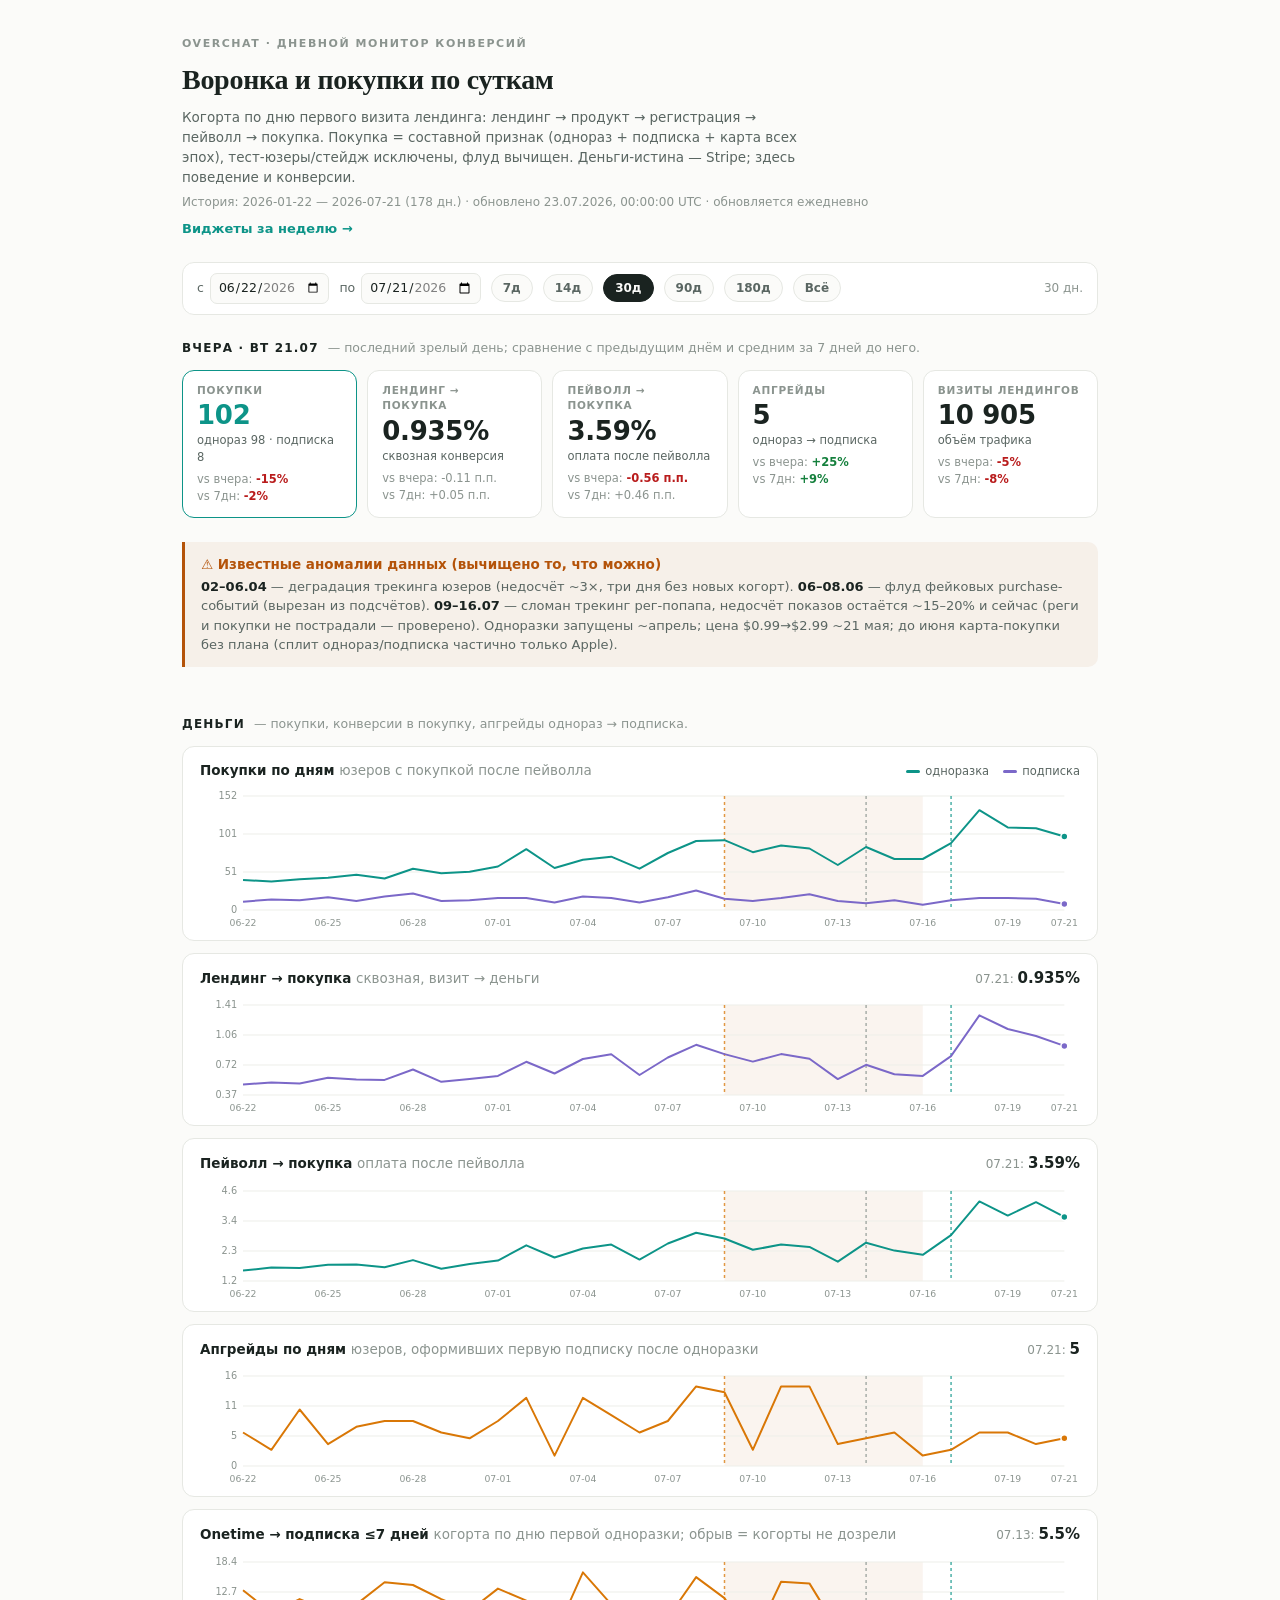
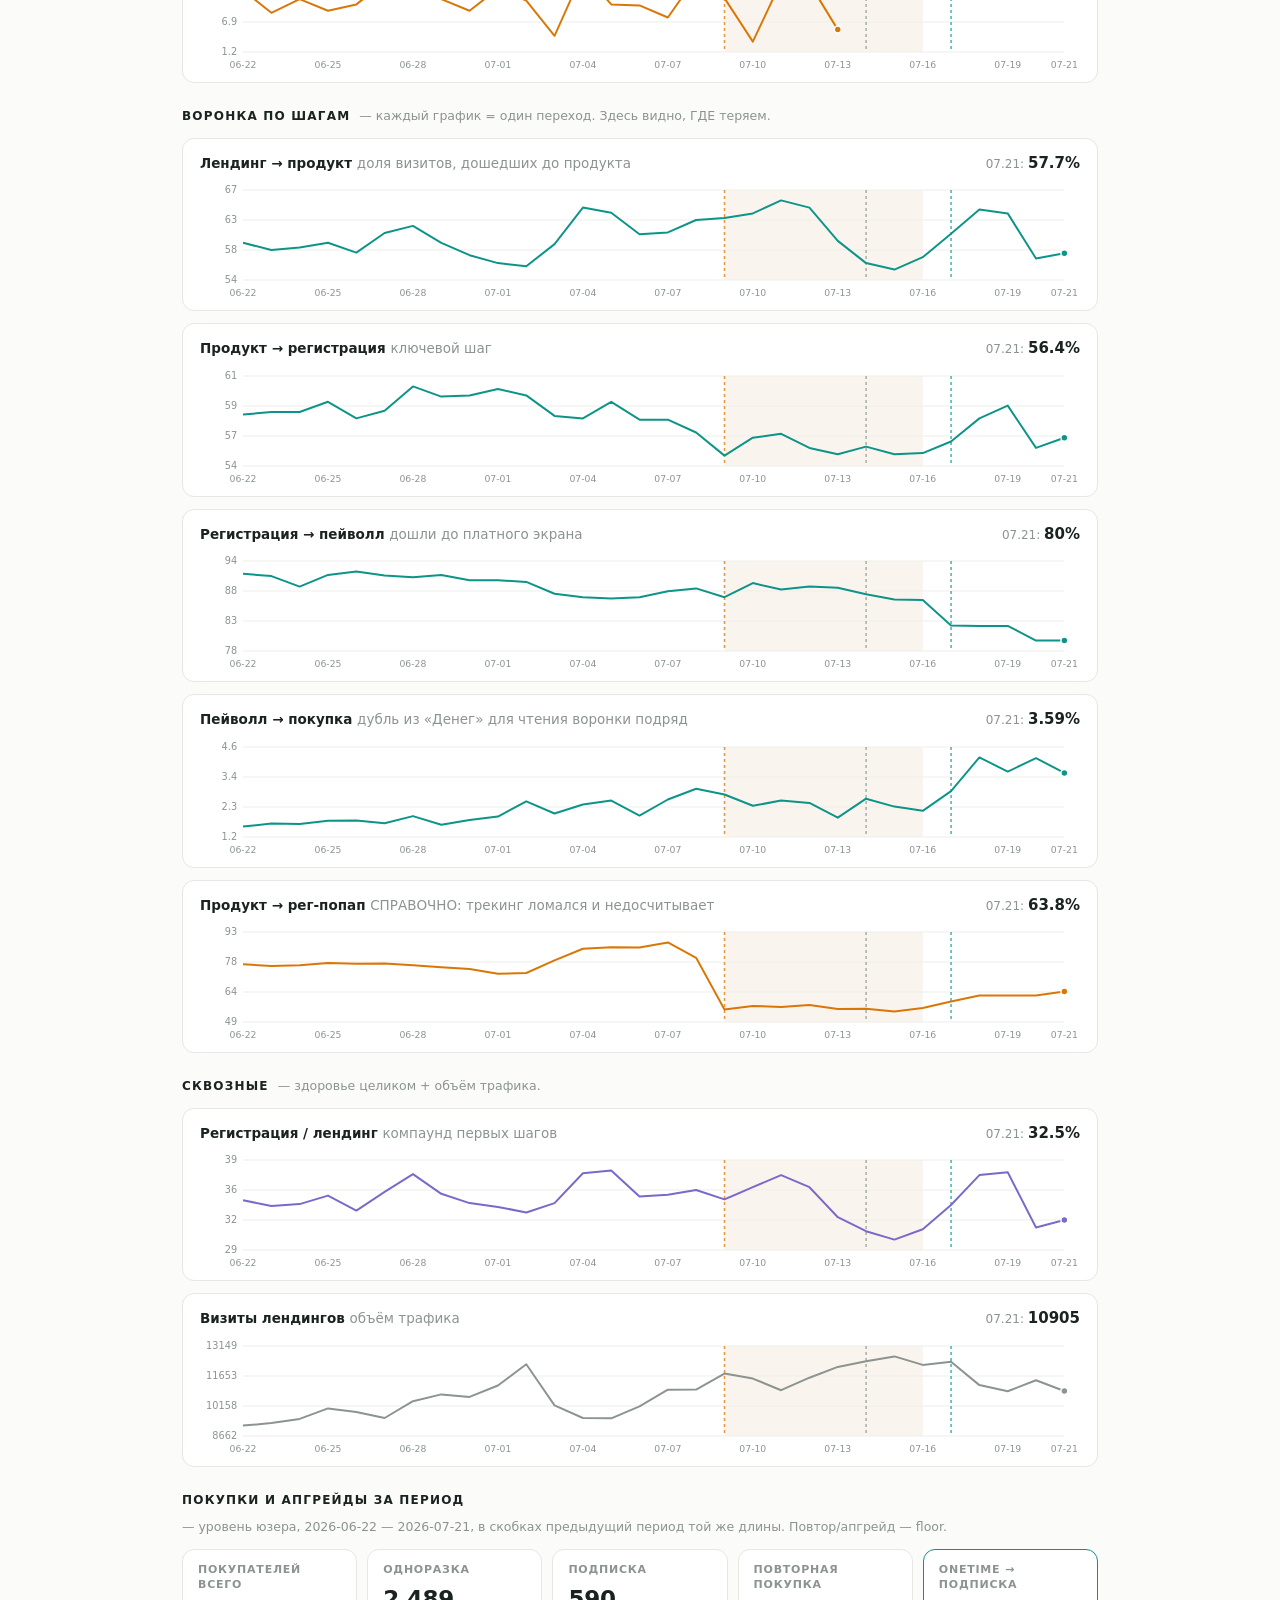
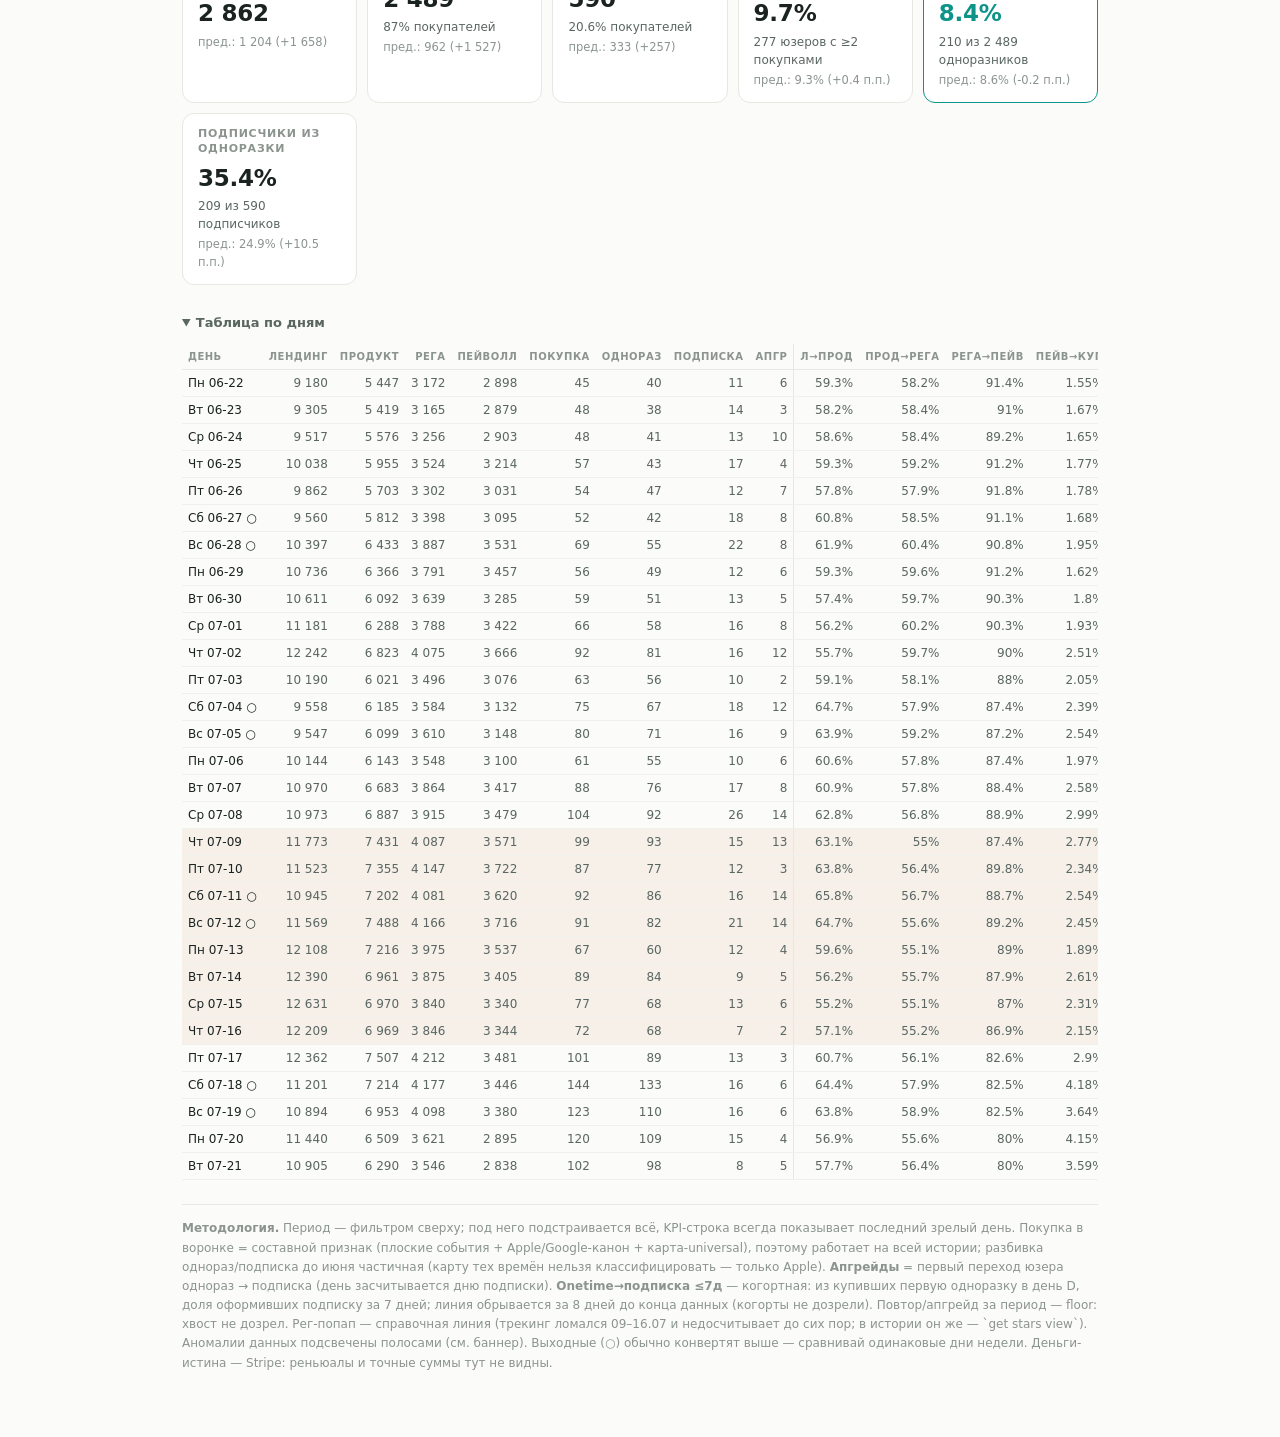
==== commit 040bf058: "dashboard: widgets weekly page (cards with visit-to-buy conversion, WoW deltas, onetime-to-sub upgra" ====
--- a/dashboard/index.html
+++ b/dashboard/index.html
@@ -93,6 +93,7 @@
     <h1>Воронка и покупки по суткам</h1>
     <div class="sub">Когорта по дню первого визита лендинга: лендинг → продукт → регистрация → пейволл → покупка. Покупка = составной признак (однораз + подписка + карта всех эпох), тест-юзеры/стейдж исключены, флуд вычищен. Деньги-истина — Stripe; здесь поведение и конверсии.</div>
     <div class="stamp" id="stamp">загрузка данных…</div>
+    <div style="margin-top:8px; font-size:13px"><a href="widgets.html" style="color:var(--teal); text-decoration:none; font-weight:600">Виджеты за неделю →</a></div>
   </header>
 
   <div class="controls" id="controls" hidden>
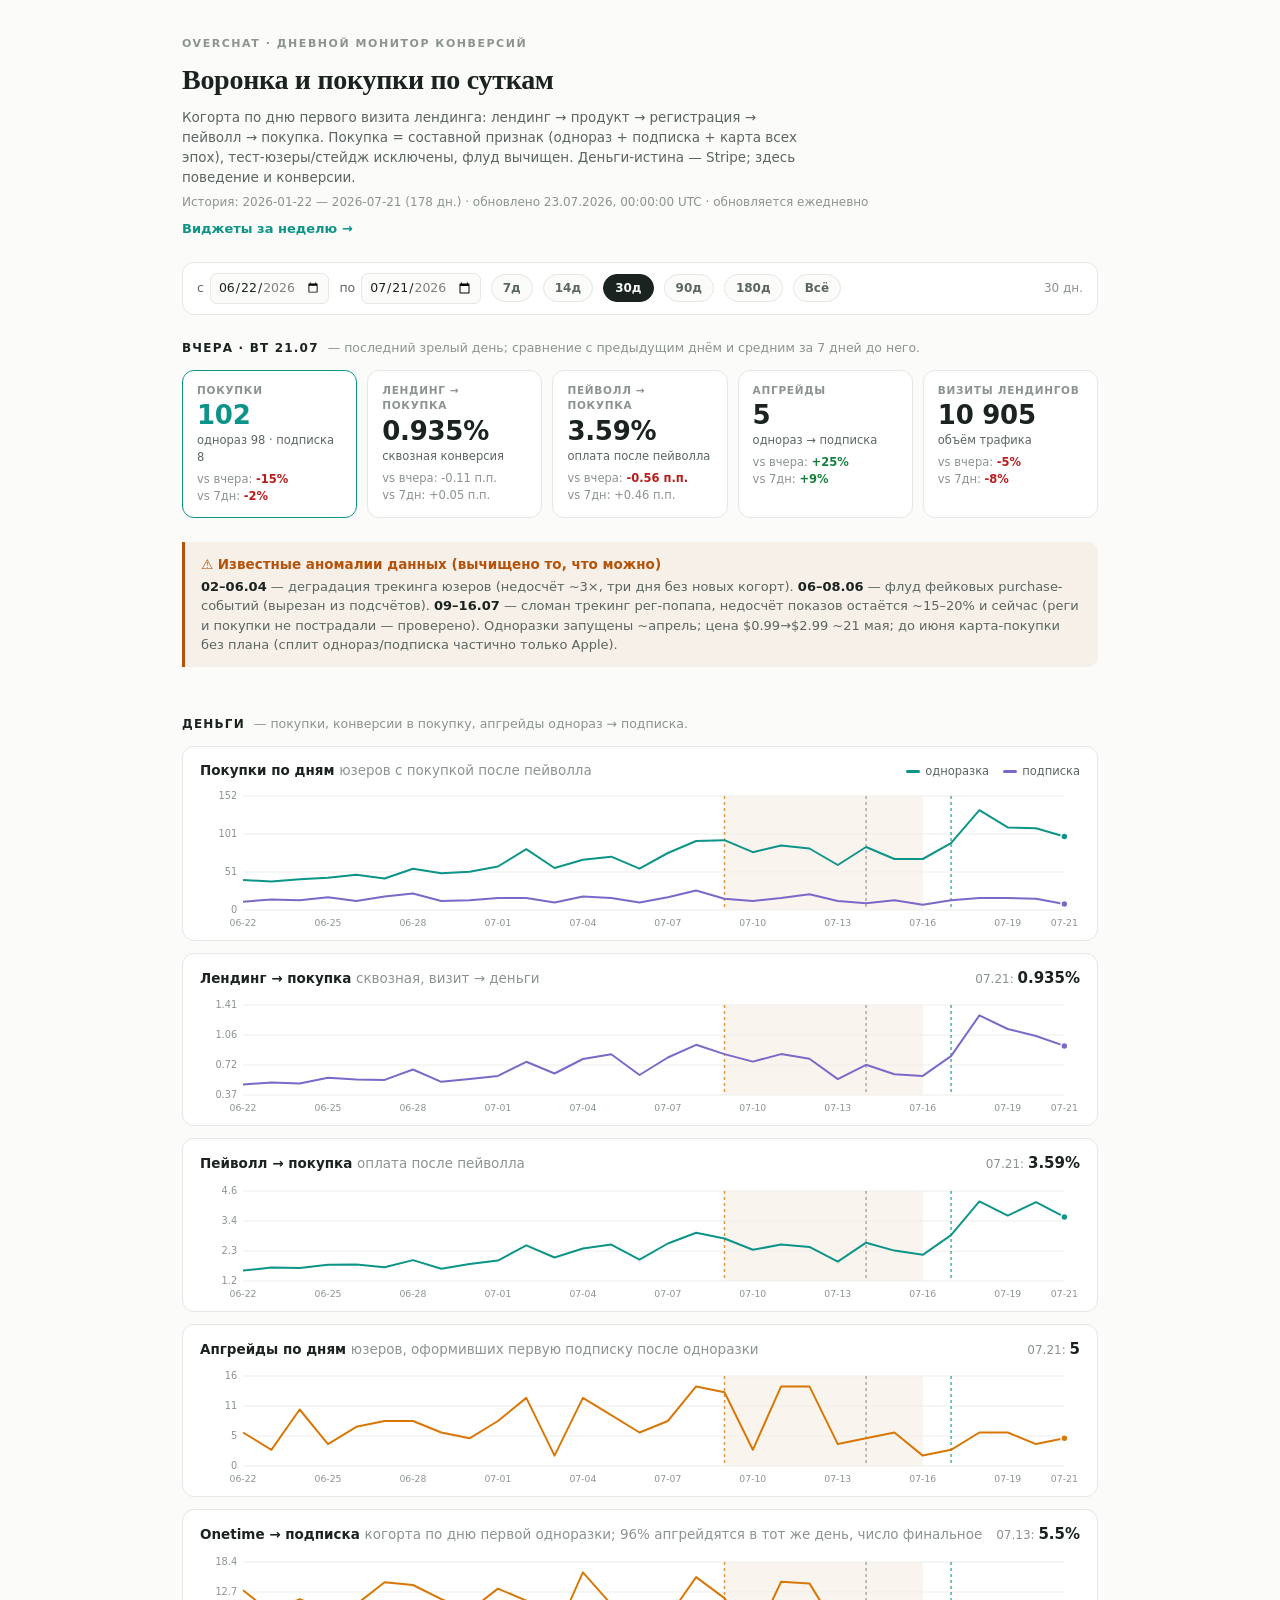
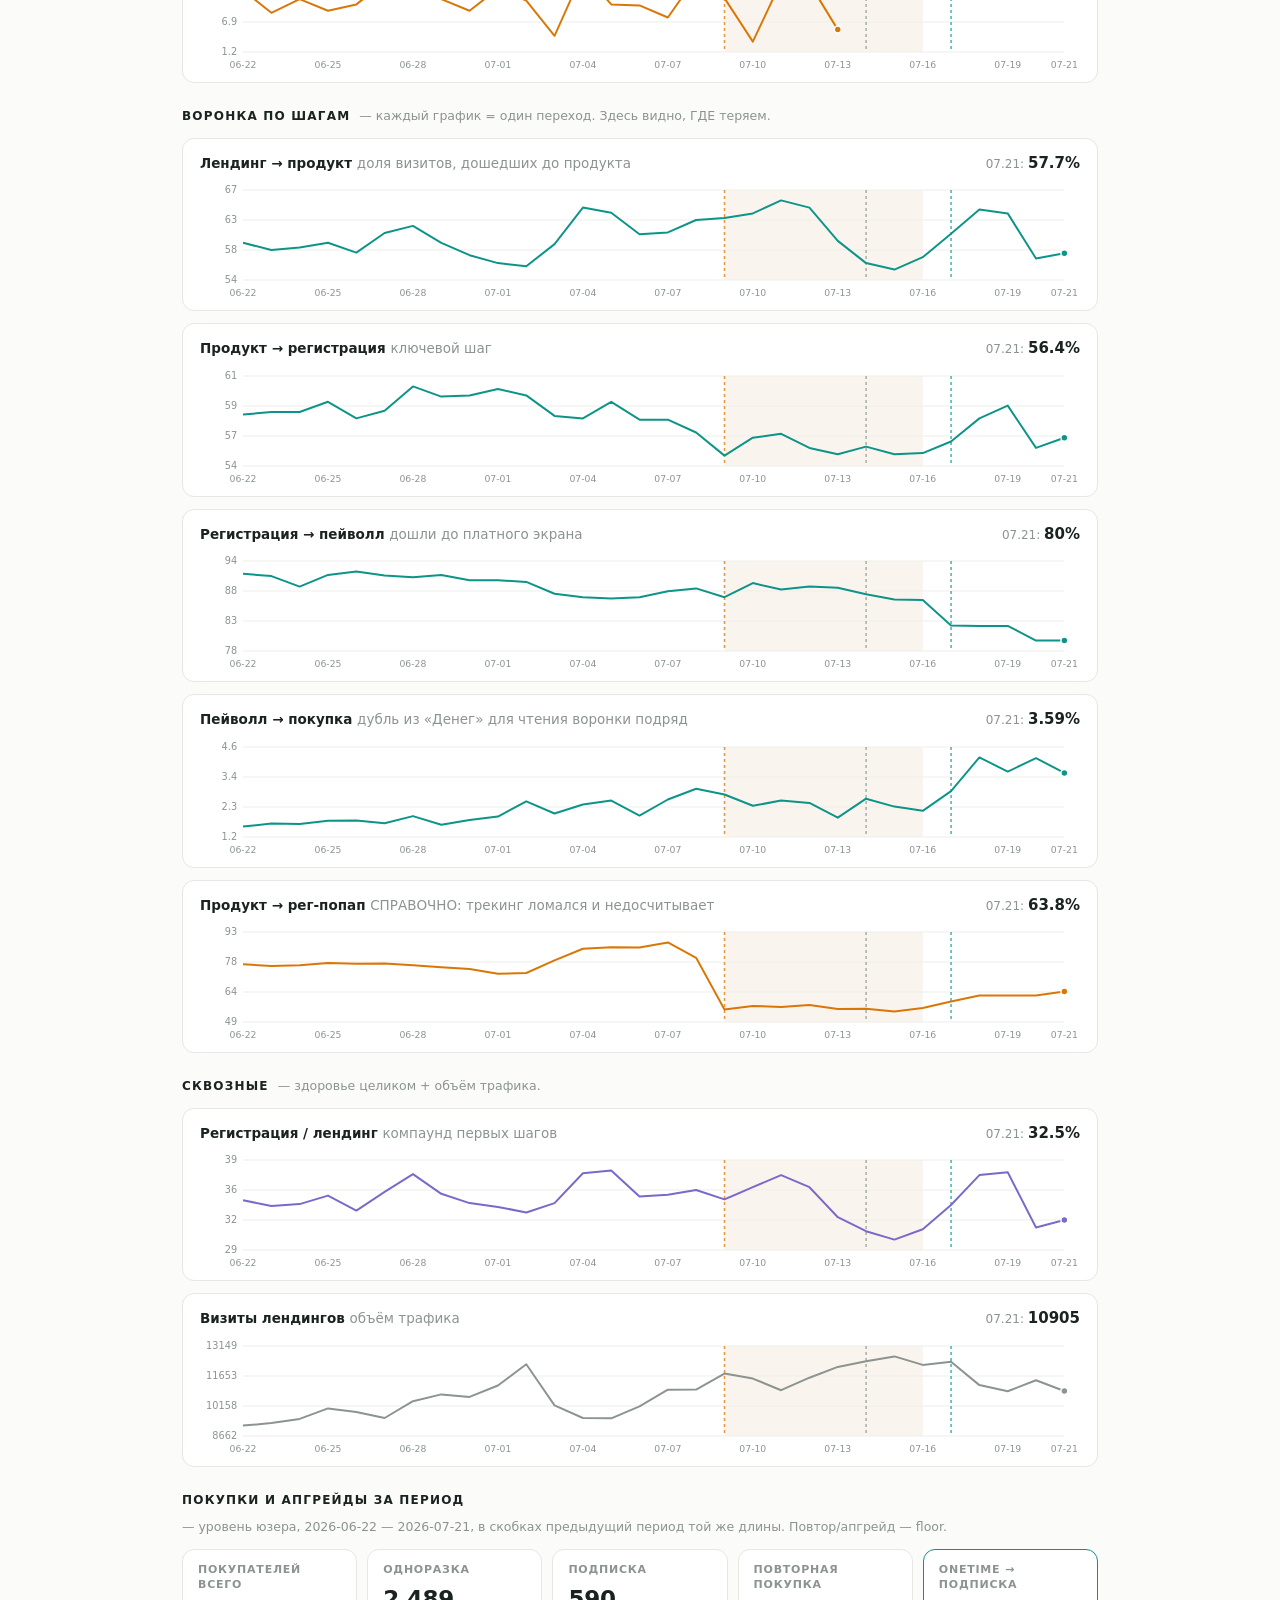
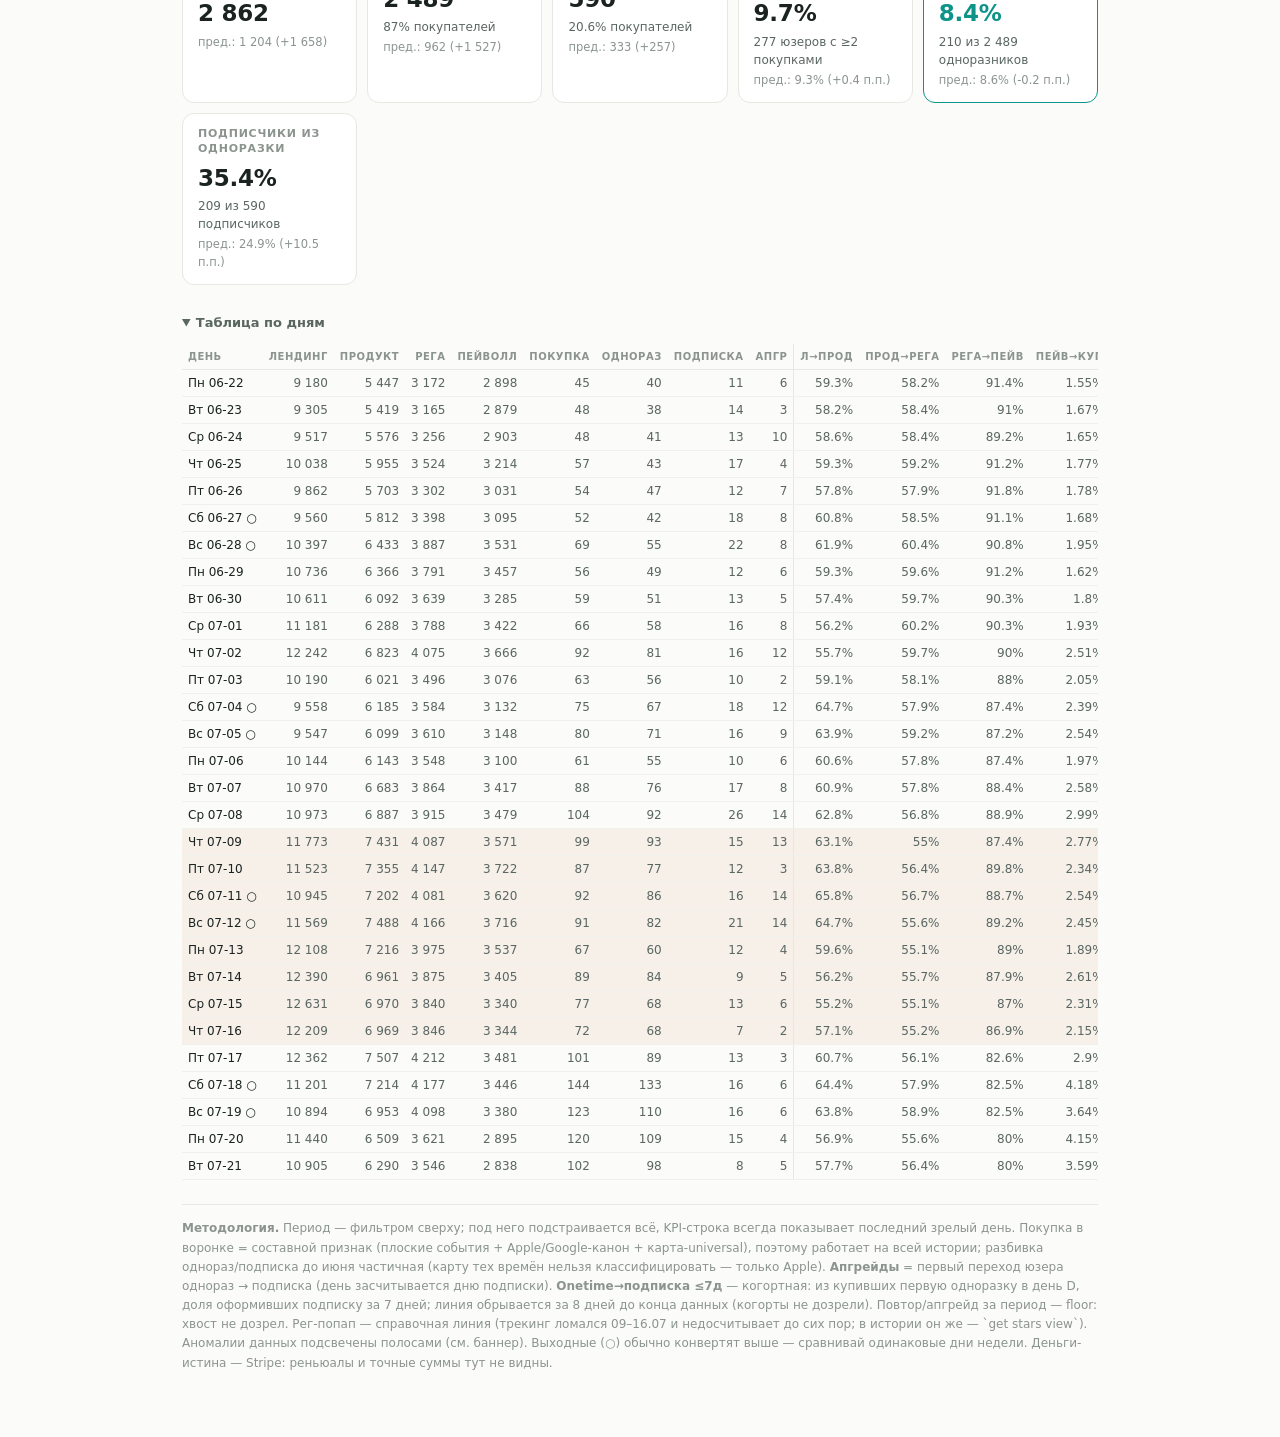
==== commit f4372fca: "rate-my-face: real onboarding funnel (landing face-rater widget); correct same-day upgrade truth; pl" ====
--- a/dashboard/index.html
+++ b/dashboard/index.html
@@ -334,7 +334,7 @@
   card("m_landbuy","Лендинг → покупка","сквозная, визит → деньги",[{key:"landBuy",color:"var(--violet)"}],"%",2,126);
   card("m_paybuy","Пейволл → покупка","оплата после пейволла",[{key:"payBuy",color:"var(--teal)"}],"%",1,126);
   card("m_upg","Апгрейды по дням","юзеров, оформивших первую подписку после одноразки",[{key:"upg",color:"var(--amber-line)"}],"",0,126);
-  card("m_upg7","Onetime → подписка ≤7 дней","когорта по дню первой одноразки; обрыв = когорты не дозрели",[{key:"upg7",color:"var(--amber-line)"}],"%",1,126);
+  card("m_upg7","Onetime → подписка","когорта по дню первой одноразки; 96% апгрейдятся в тот же день, число финальное",[{key:"upg7",color:"var(--amber-line)"}],"%",1,126);
 
   card("s_lp","Лендинг → продукт","доля визитов, дошедших до продукта",[{key:"landProd",color:"var(--teal)"}],"%",0,126);
   card("s_pp","Продукт → регистрация","ключевой шаг",[{key:"prodReg",color:"var(--teal)"}],"%",0,126);
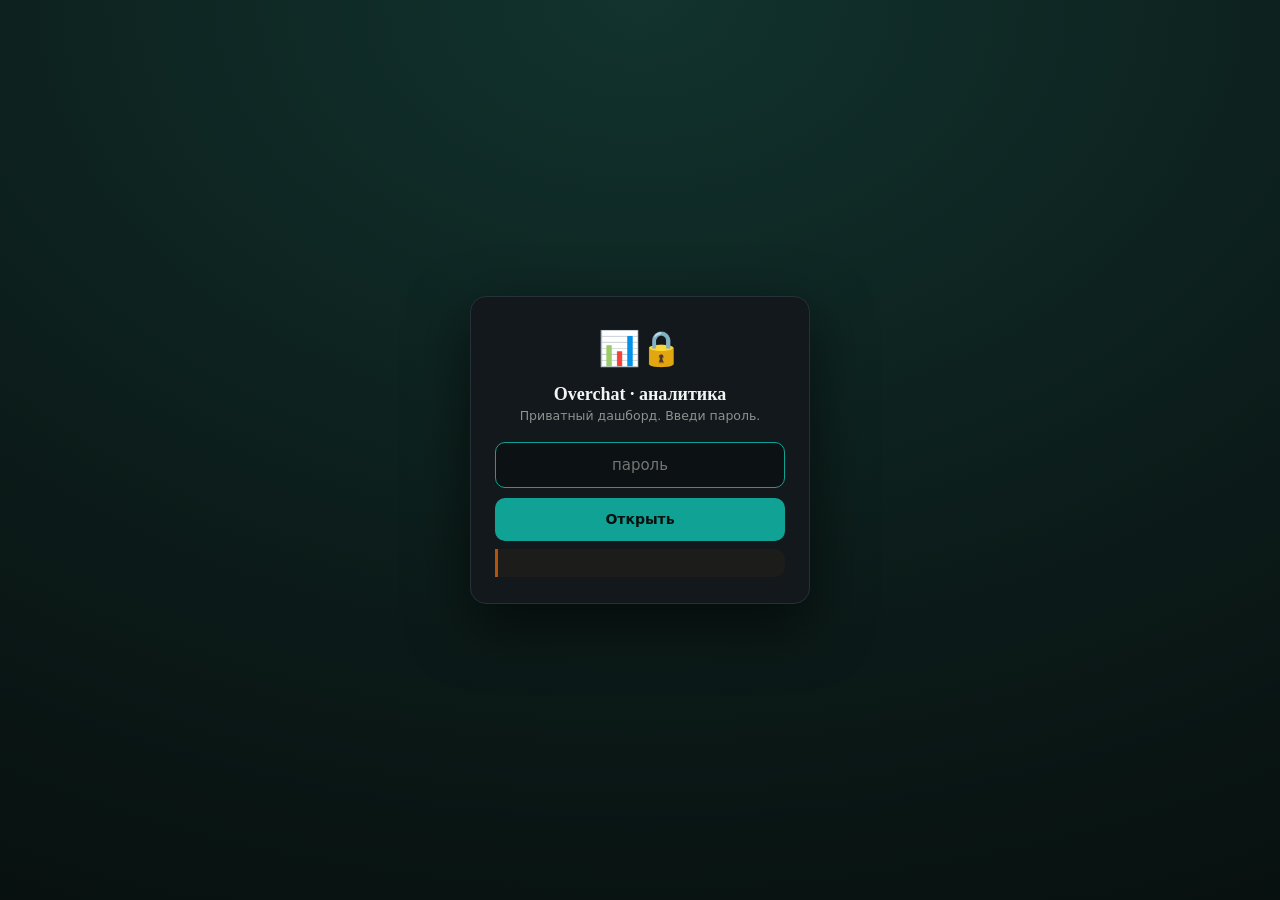
==== commit bed1347e: "dashboard: add client-side password gate (obfuscation, not real security) - gate.js: full-screen pas" ====
--- a/dashboard/index.html
+++ b/dashboard/index.html
@@ -85,6 +85,7 @@
        font-size:12px; padding:7px 9px; border-radius:7px; opacity:0; transition:opacity .1s; white-space:nowrap; line-height:1.55}
   details{font-size:13px} summary{cursor:pointer; color:var(--ink-2); font-weight:600; padding:4px 0}
 </style>
+<script src="gate.js"></script>
 </head>
 <body>
 <div class="wrap" id="app">
